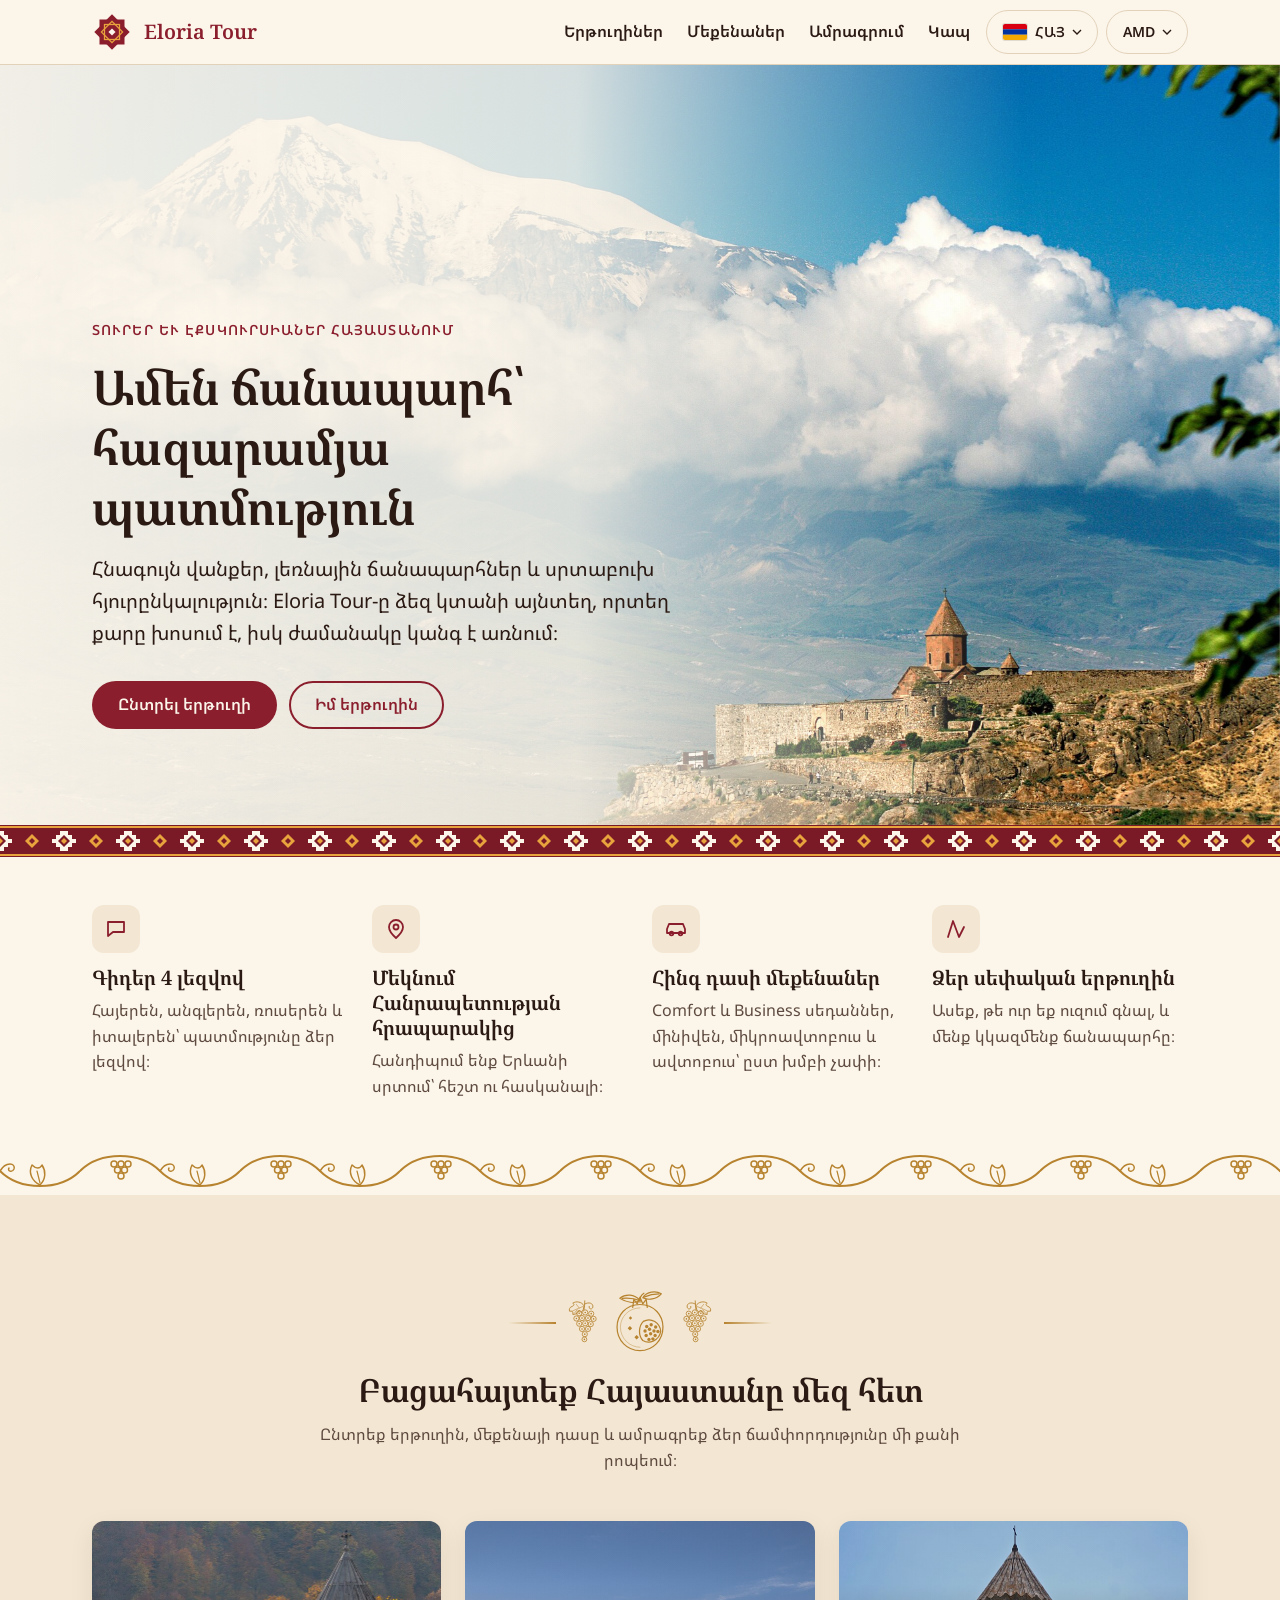
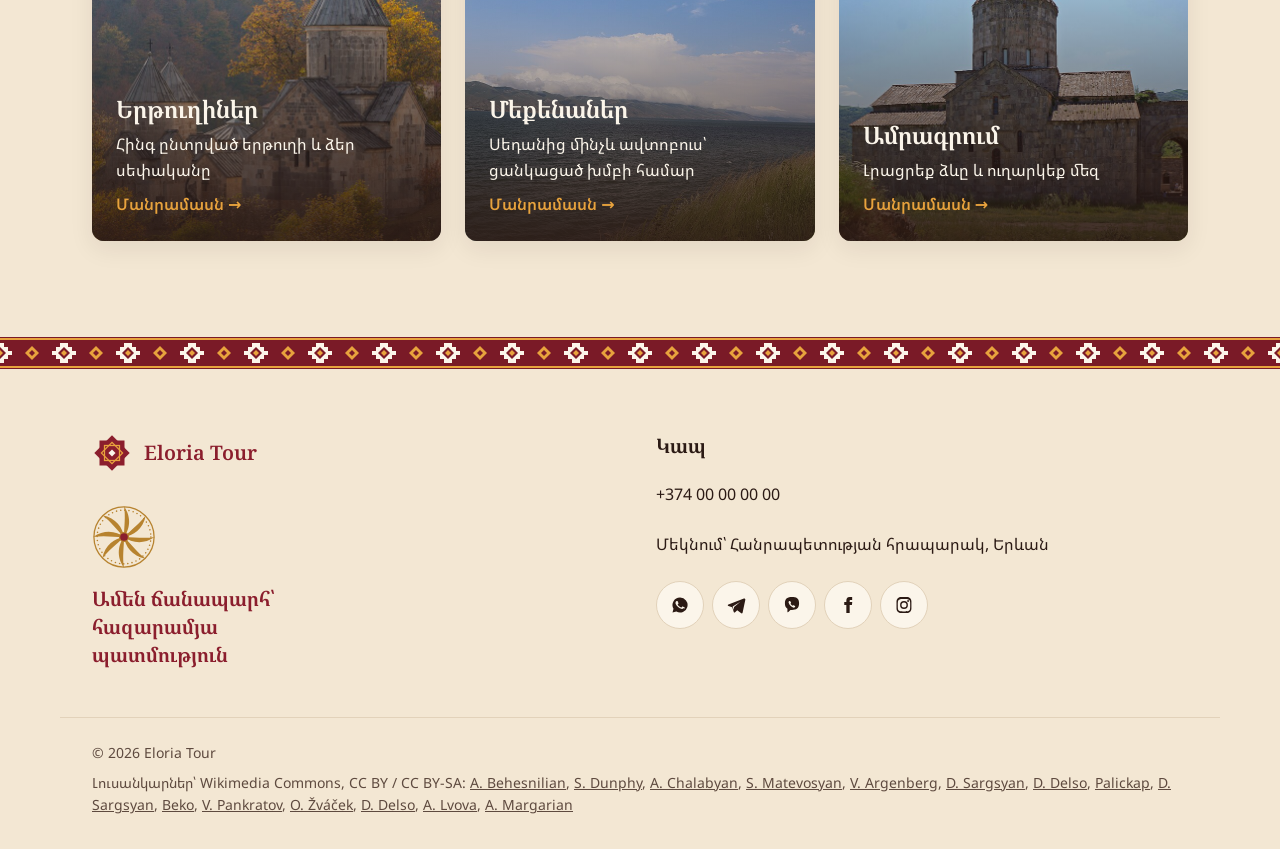
==== index.html @ ce6a222f "Language menu: flags and full language names" ====
<!doctype html>
<html lang="hy">
<script>document.documentElement.classList.add("js")</script>
<script>
  // Browsers keep pages for a while; if a newer version is published, load it
  fetch("version.txt", { cache: "no-store" }).then((r) => r.text()).then((v) => {
    v = v.trim();
    const u = new URL(location.href);
    if (v && v !== "16" && u.searchParams.get("v") !== v) { u.searchParams.set("v", v); location.replace(u); }
  }).catch(() => {});
</script>
<head>
  <meta charset="utf-8">
  <meta name="viewport" content="width=device-width, initial-scale=1">
  <title>Eloria Tour — Տուրեր Հայաստանում</title>
  <meta name="description" content="Eloria Tour — էքսկուրսիաներ Հայաստանի պատմամշակութային և բնական վայրերով։ Tours across Armenia. Туры по Армении.">
  <link rel="icon" href="assets/logo.svg" type="image/svg+xml">
  <link rel="preconnect" href="https://fonts.googleapis.com">
  <link rel="preconnect" href="https://fonts.gstatic.com" crossorigin>
  <link href="https://fonts.googleapis.com/css2?family=Noto+Sans+Armenian:wght@400;600&family=Noto+Sans:wght@400;600&family=Noto+Serif+Armenian:wght@600&family=Noto+Serif:wght@600&display=swap" rel="stylesheet">
  <link rel="stylesheet" href="styles.css?v=16">
</head>
<body data-page="home">

<header class="header">
  <div class="container header__row">
    <a class="logo" href="index.html" aria-label="Eloria Tour">
      <img src="assets/logo.svg" alt="" width="40" height="40">
      <span>Eloria Tour</span>
    </a>
    <nav class="nav" id="nav">
      <a href="routes.html" data-i18n="nav.routes">Երթուղիներ</a>
      <a href="cars.html" data-i18n="nav.classes">Մեքենաներ</a>
      <a href="booking.html" data-i18n="nav.book">Ամրագրում</a>
      <a href="contacts.html" data-i18n="nav.contacts">Կապ</a>
    </nav>
    <div class="picks">
      <div class="pick">
        <button class="pick__btn" type="button" aria-expanded="false" aria-haspopup="true" data-i18n-aria="pick.lang" aria-label="Լեզու"><span class="pick__cur" id="langCur"><img class="flag" src="assets/flags/hy.svg" alt="" width="24" height="16"><span class="pick__code">ՀԱՅ</span></span><svg class="pick__chev" viewBox="0 0 24 24" aria-hidden="true"><path d="M6 9l6 6 6-6"/></svg></button>
        <div class="pick__menu">
          <button type="button" data-lang="hy" data-code="ՀԱՅ"><img class="flag" src="assets/flags/hy.svg" alt="" width="24" height="16">Հայերեն</button>
          <button type="button" data-lang="en" data-code="EN"><img class="flag" src="assets/flags/en.svg" alt="" width="24" height="16">English</button>
          <button type="button" data-lang="ru" data-code="RU"><img class="flag" src="assets/flags/ru.svg" alt="" width="24" height="16">Русский</button>
        </div>
      </div>
      <div class="pick">
        <button class="pick__btn" type="button" aria-expanded="false" aria-haspopup="true" data-i18n-aria="pick.cur" aria-label="Արժույթ"><span class="pick__cur" id="curCur">AMD</span><svg class="pick__chev" viewBox="0 0 24 24" aria-hidden="true"><path d="M6 9l6 6 6-6"/></svg></button>
        <div class="pick__menu">
          <button type="button" data-cur="AMD">AMD</button>
          <button type="button" data-cur="USD">USD</button>
          <button type="button" data-cur="RUB">RUB</button>
          <button type="button" data-cur="EUR">EUR</button>
          <button type="button" data-cur="GEL">GEL</button>
        </div>
      </div>
    </div>
    <button class="burger" type="button" aria-expanded="false" aria-controls="nav" data-i18n-aria="nav.menu" aria-label="Մենյու">
      <span></span><span></span><span></span>
    </button>
  </div>
</header>

<main>
  <section class="hero">
    <img class="hero__img" src="assets/img/hero.jpg" alt="" fetchpriority="high">
    <div class="container hero__content">
      <p class="eyebrow" data-i18n="hero.eyebrow">Տուրեր և էքսկուրսիաներ Հայաստանում</p>
      <h1 data-i18n="hero.title">Ամեն ճանապարհ՝ հազարամյա պատմություն</h1>
      <p class="hero__lead" data-i18n="hero.lead">Հնագույն վանքեր, լեռնային ճանապարհներ և սրտաբուխ հյուրընկալություն։ Eloria Tour-ը ձեզ կտանի այնտեղ, որտեղ քարը խոսում է, իսկ ժամանակը կանգ է առնում։</p>
      <div class="hero__actions">
        <a class="btn btn--primary" href="routes.html" data-i18n="hero.cta1">Ընտրել երթուղի</a>
        <a class="btn btn--light" href="booking.html?route=custom" data-i18n="hero.cta2">Իմ երթուղին</a>
      </div>
    </div>
  </section>

  <div class="band" aria-hidden="true"></div>

  <section class="section features">
    <div class="container">
      <ul class="features__grid">
        <li class="feature reveal">
          <span class="feature__icon" aria-hidden="true"><svg viewBox="0 0 24 24"><path d="M4 5h16v10H9l-5 4z"/></svg></span>
          <h3 data-i18n="f1.t">Գիդեր 4 լեզվով</h3>
          <p data-i18n="f1.d">Հայերեն, անգլերեն, ռուսերեն և իտալերեն՝ պատմությունը ձեր լեզվով։</p>
        </li>
        <li class="feature reveal">
          <span class="feature__icon" aria-hidden="true"><svg viewBox="0 0 24 24"><path d="M12 21s-7-6.2-7-11a7 7 0 0 1 14 0c0 4.8-7 11-7 11z"/><circle cx="12" cy="10" r="2.5"/></svg></span>
          <h3 data-i18n="f2.t">Մեկնում Հանրապետության հրապարակից</h3>
          <p data-i18n="f2.d">Հանդիպում ենք Երևանի սրտում՝ հեշտ ու հասկանալի։</p>
        </li>
        <li class="feature reveal">
          <span class="feature__icon" aria-hidden="true"><svg viewBox="0 0 24 24"><path d="M3 16v-4l2-5h14l2 5v4z"/><circle cx="7.5" cy="16.5" r="1.8"/><circle cx="16.5" cy="16.5" r="1.8"/></svg></span>
          <h3 data-i18n="f3.t">Հինգ դասի մեքենաներ</h3>
          <p data-i18n="f3.d">Comfort և Business սեդաններ, մինիվեն, միկրոավտոբուս և ավտոբուս՝ ըստ խմբի չափի։</p>
        </li>
        <li class="feature reveal">
          <span class="feature__icon" aria-hidden="true"><svg viewBox="0 0 24 24"><path d="M4 20 9 4l6 16 5-10"/></svg></span>
          <h3 data-i18n="f4.t">Ձեր սեփական երթուղին</h3>
          <p data-i18n="f4.d">Ասեք, թե ուր եք ուզում գնալ, և մենք կկազմենք ճանապարհը։</p>
        </li>
      </ul>
    </div>
  </section>

  <div class="vine" aria-hidden="true"></div>

  <section class="section explore">
    <div class="container">
      <header class="section__head reveal">
        <div class="ornament" aria-hidden="true"><img src="assets/grapes.svg" alt="" width="40" height="45"><img src="assets/pomegranate.svg" alt="" width="56" height="63"><img class="flip" src="assets/grapes.svg" alt="" width="40" height="45"></div>
        <h2 data-i18n="home.t">Բացահայտեք Հայաստանը մեզ հետ</h2>
        <p data-i18n="home.d">Ընտրեք երթուղին, մեքենայի դասը և ամրագրեք ձեր ճամփորդությունը մի քանի րոպեում։</p>
      </header>
      <div class="tiles">
        <a class="tile reveal" href="routes.html">
          <img src="assets/img/haghartsin.jpg" alt="" loading="lazy" width="960" height="640">
          <span class="tile__body">
            <span class="tile__title" data-i18n="nav.routes">Երթուղիներ</span>
            <span class="tile__text" data-i18n="tile.routes">Հինգ ընտրված երթուղի և ձեր սեփականը</span>
            <span class="tile__more"><span data-i18n="home.more">Մանրամասն</span> →</span>
          </span>
        </a>
        <a class="tile reveal" href="cars.html">
          <img src="assets/img/sevan.jpg" alt="" loading="lazy" width="960" height="640">
          <span class="tile__body">
            <span class="tile__title" data-i18n="nav.classes">Մեքենաներ</span>
            <span class="tile__text" data-i18n="tile.cars">Սեդանից մինչև ավտոբուս՝ ցանկացած խմբի համար</span>
            <span class="tile__more"><span data-i18n="home.more">Մանրամասն</span> →</span>
          </span>
        </a>
        <a class="tile reveal" href="booking.html">
          <img src="assets/img/tatev.jpg" alt="" loading="lazy" width="960" height="640">
          <span class="tile__body">
            <span class="tile__title" data-i18n="nav.book">Ամրագրում</span>
            <span class="tile__text" data-i18n="tile.book">Լրացրեք ձևը և ուղարկեք մեզ</span>
            <span class="tile__more"><span data-i18n="home.more">Մանրամասն</span> →</span>
          </span>
        </a>
      </div>
    </div>
  </section>

</main>

<div class="band" aria-hidden="true"></div>

<footer class="footer">
  <div class="container footer__grid">
    <div>
      <a class="logo" href="index.html">
        <img src="assets/logo.svg" alt="" width="40" height="40">
        <span>Eloria Tour</span>
      </a>
      <img class="footer__rosette" src="assets/rosette.svg" alt="" width="64" height="64">
      <p class="footer__motto" data-i18n="hero.title">Ամեն ճանապարհ՝ հազարամյա պատմություն</p>
    </div>
    <div>
      <h3 data-i18n="nav.contacts">Կապ</h3>
      <!-- Placeholder contacts: replace number and handles when ready -->
      <ul class="contacts">
        <li><a href="tel:+37400000000">+374 00 00 00 00</a></li>
        <li><a href="https://yandex.com/maps/?pt=44.5126,40.1777&amp;z=16" target="_blank" rel="noopener" data-i18n="contacts.meet">Մեկնում՝ Հանրապետության հրապարակ, Երևան</a></li>
      </ul>
      <div class="socials">
        <a href="https://wa.me/37400000000" target="_blank" rel="noopener" aria-label="WhatsApp"><svg viewBox="0 0 24 24"><path d="M12 3a9 9 0 0 0-7.8 13.5L3 21l4.6-1.2A9 9 0 1 0 12 3zm4.4 12.6c-.2.6-1.1 1.1-1.6 1.1-.4 0-.9.1-3-.8-2.5-1-4.1-3.6-4.2-3.8-.1-.2-1-1.3-1-2.5s.6-1.8.9-2c.2-.3.5-.3.7-.3h.5c.2 0 .4 0 .6.5l.8 1.9c.1.1.1.3 0 .5l-.3.5-.4.4c-.1.1-.3.3-.1.6.2.3.7 1.2 1.6 1.9 1.1.9 2 1.2 2.3 1.4.3.1.5.1.6-.1l.9-1c.2-.3.4-.2.6-.1l1.8.9c.3.1.4.2.5.3 0 .2 0 .9-.2 1.5z"/></svg></a>
        <a href="https://t.me/eloriatour" target="_blank" rel="noopener" aria-label="Telegram"><svg viewBox="0 0 24 24"><path d="M21.5 4.3 2.9 11.4c-1 .4-1 1.6 0 1.9l4.6 1.5 1.8 5.6c.2.7 1.1.9 1.6.4l2.6-2.4 4.8 3.5c.6.4 1.4.1 1.6-.6l3.3-15.5c.2-1-.8-1.8-1.7-1.5zM9.7 14.3l-.4 3.6-1.3-4 9.3-5.9z"/></svg></a>
        <a href="viber://chat?number=%2B37400000000" aria-label="Viber"><svg viewBox="0 0 24 24"><path d="M12 2.5c-5 0-8.5 1.6-8.5 7.5 0 3.4 1.1 5.4 3 6.5V20c0 .6.7.9 1.1.5l2.5-2.6H12c5 0 8.5-1.6 8.5-7.9S17 2.5 12 2.5zm3.9 11.7c-.4.6-1 1.1-1.7 1-2.9-.6-5.6-3.2-6.3-6.2-.1-.7.4-1.4 1-1.7.4-.2.8 0 1 .3l.9 1.3c.2.3.1.8-.2 1l-.4.3c.4 1.2 1.4 2.2 2.6 2.7l.3-.4c.2-.3.7-.4 1-.2l1.4.9c.4.2.5.7.4 1z"/></svg></a>
        <a href="https://facebook.com/eloriatour" target="_blank" rel="noopener" aria-label="Facebook"><svg viewBox="0 0 24 24"><path d="M14 8.5V7c0-.8.5-1 1-1h2V2.5h-3c-3 0-4 2-4 4.3v1.7H7.5V12H10v9.5h4V12h2.7l.4-3.5z"/></svg></a>
        <a href="https://instagram.com/eloriatour" target="_blank" rel="noopener" aria-label="Instagram"><svg viewBox="0 0 24 24"><path d="M12 7.3A4.7 4.7 0 1 0 12 16.7 4.7 4.7 0 0 0 12 7.3zm0 7.7a3 3 0 1 1 0-6 3 3 0 0 1 0 6zm4.9-8.9a1.1 1.1 0 1 0 0 2.2 1.1 1.1 0 0 0 0-2.2zM20.9 7.9c-.1-1.5-.4-2.8-1.5-3.9s-2.4-1.4-3.9-1.5H8.5C7 2.6 5.7 2.9 4.6 4S3.1 6.4 3 7.9v8.2c.1 1.5.4 2.8 1.5 3.9s2.4 1.4 3.9 1.5h7.1c1.5-.1 2.8-.4 3.9-1.5s1.4-2.4 1.5-3.9zM19 17.6a3 3 0 0 1-1.7 1.7c-1.2.5-4 .4-5.3.4s-4.1.1-5.3-.4A3 3 0 0 1 5 17.6c-.5-1.2-.4-4-.4-5.3s-.1-4.1.4-5.3A3 3 0 0 1 6.7 5.3c1.2-.5 4-.4 5.3-.4s4.1-.1 5.3.4A3 3 0 0 1 19 7c.5 1.2.4 4 .4 5.3s.1 4.1-.4 5.3z"/></svg></a>
      </div>
    </div>
  </div>
  <div class="container footer__bottom">
    <p>© <span id="year">2026</span> Eloria Tour</p>
    <p class="credits"><span data-i18n="credits">Լուսանկարներ՝ Wikimedia Commons, CC BY / CC BY-SA</span>:
      <a href="https://commons.wikimedia.org/wiki/File:Khor_Virap_Monastery_and_Mount_Ararat,_Armenia.jpg" target="_blank" rel="noopener">A. Behesnilian</a>,
      <a href="https://commons.wikimedia.org/wiki/File:Old_Dilijan_Complex_(5062752571).jpg" target="_blank" rel="noopener">S. Dunphy</a>,
      <a href="https://commons.wikimedia.org/wiki/File:Haghartsin_monastery_in_Fall_2019.jpg" target="_blank" rel="noopener">A. Chalabyan</a>,
      <a href="https://commons.wikimedia.org/wiki/File:Goshavank_monastery_88.JPG" target="_blank" rel="noopener">S. Matevosyan</a>,
      <a href="https://commons.wikimedia.org/wiki/File:Garni_Temple,_Armenia,_Armenia.jpg" target="_blank" rel="noopener">V. Argenberg</a>,
      <a href="https://commons.wikimedia.org/wiki/File:Garni_Gorge_1_2.jpg" target="_blank" rel="noopener">D. Sargsyan</a>,
      <a href="https://commons.wikimedia.org/wiki/File:Monasterio_de_Geghard,_Armenia,_2016-10-02,_DD_63.jpg" target="_blank" rel="noopener">D. Delso</a>,
      <a href="https://commons.wikimedia.org/wiki/File:Areni,_wine_factory_(2).jpg" target="_blank" rel="noopener">Palickap</a>,
      <a href="https://commons.wikimedia.org/wiki/File:Lake_Sevan_014.jpg" target="_blank" rel="noopener">D. Sargsyan</a>,
      <a href="https://commons.wikimedia.org/wiki/File:Lake_Parz,_Dilijan_National_Park_24.jpg" target="_blank" rel="noopener">Beko</a>,
      <a href="https://commons.wikimedia.org/wiki/File:Jermuk_waterfall_on_an_autumn_evening.jpg" target="_blank" rel="noopener">V. Pankratov</a>,
      <a href="https://commons.wikimedia.org/wiki/File:Goris_City_Stadium.jpg" target="_blank" rel="noopener">O. Žváček</a>,
      <a href="https://commons.wikimedia.org/wiki/File:Monasterio_Noravank,_Armenia,_2016-10-01,_DD_28.jpg" target="_blank" rel="noopener">D. Delso</a>,
      <a href="https://commons.wikimedia.org/wiki/File:Sevanavank_on_1.09.23,_36.jpg" target="_blank" rel="noopener">A. Lvova</a>,
      <a href="https://commons.wikimedia.org/wiki/File:Tatev_Monastery_23-06-2018.jpg" target="_blank" rel="noopener">A. Margarian</a>
    </p>
  </div>
</footer>

<div class="toast" id="toast" role="status" aria-live="polite"></div>

<script src="script.js?v=16"></script>
</body>
</html>
---- styles.css ----
:root {
  --red: #8B1E2D;
  --red-dark: #6E1522;
  --apricot: #E8A33D;
  --cream: #FBF5EA;
  --sand: #F3E7D3;
  --ink: #2B1A14;
  --muted: #5E4A3F;
  --line: #E2D2BA;
  --gold: #B7832F;

  --serif: "Noto Serif Armenian", "Noto Serif", Georgia, serif;
  --sans: "Noto Sans Armenian", "Noto Sans", system-ui, sans-serif;

  --radius: 12px;
  --ease: cubic-bezier(.22, .61, .36, 1);
  --shadow: 0 8px 24px rgba(43, 26, 20, .08);
}

*, *::before, *::after { box-sizing: border-box; }
html { scroll-behavior: smooth; scroll-padding-top: 72px; }
body {
  margin: 0;
  font-family: var(--sans);
  font-size: 16px;
  line-height: 1.6;
  color: var(--ink);
  background: var(--cream);
  -webkit-font-smoothing: antialiased;
}
img { max-width: 100%; display: block; }
[hidden] { display: none !important; }
a { color: inherit; }
h1, h2, h3 { font-family: var(--serif); font-weight: 600; line-height: 1.25; margin: 0; }
p { margin: 0; }
ul, ol { margin: 0; padding: 0; }

.container { width: 100%; max-width: 1160px; margin: 0 auto; padding: 0 16px; }
@media (min-width: 768px) { .container { padding: 0 32px; } }

/* Buttons */
.btn {
  display: inline-flex; align-items: center; justify-content: center;
  min-height: 48px; padding: 12px 24px;
  border-radius: 999px; border: 2px solid transparent;
  font: 600 16px/1.2 var(--sans); text-decoration: none; cursor: pointer;
  transition: background-color .3s var(--ease), color .3s var(--ease), transform .3s var(--ease), border-color .3s var(--ease);
}
.btn:hover { transform: translateY(-2px); }
.btn:focus-visible, a:focus-visible, button:focus-visible, input:focus-visible, select:focus-visible, textarea:focus-visible {
  outline: 3px solid var(--apricot); outline-offset: 2px;
}
.btn--primary { background: var(--red); color: var(--cream); }
.btn--primary:hover { background: var(--red-dark); }
.btn--light { background: transparent; border-color: var(--red); color: var(--red); }
.btn--light:hover { background: var(--red); color: var(--cream); }

/* Ornament band (carpet border) */
.band {
  height: 32px;
  background: url("assets/band.svg") repeat-x center / auto 32px;
}

/* Header */
.header {
  position: sticky; top: 0; z-index: 20;
  background: rgba(251, 245, 234, .94);
  backdrop-filter: blur(8px);
  border-bottom: 1px solid var(--line);
}
.header__row { display: flex; align-items: center; gap: 16px; min-height: 64px; }
.logo { display: inline-flex; align-items: center; gap: 12px; text-decoration: none; font: 600 20px/1 var(--serif); color: var(--red); }
.nav { display: flex; gap: 24px; margin-left: auto; }
.nav a { text-decoration: none; font-weight: 600; padding: 12px 0; position: relative; }
.nav a::after {
  content: ""; position: absolute; left: 0; right: 0; bottom: 8px; height: 2px;
  background: var(--apricot); transform: scaleX(0); transition: transform .3s var(--ease);
}
.nav a:hover::after { transform: scaleX(1); }
.picks { display: flex; gap: 8px; }
.pick { position: relative; }
.pick__btn {
  display: inline-flex; align-items: center; gap: 4px; min-height: 44px; padding: 0 12px 0 16px;
  border: 1px solid var(--line); border-radius: 999px; background: var(--cream);
  font: 600 14px/1 var(--sans); color: var(--ink); cursor: pointer;
  transition: border-color .3s var(--ease);
}
.pick__btn:hover, .pick__btn[aria-expanded="true"] { border-color: var(--red); }
.pick__chev { width: 16px; height: 16px; fill: none; stroke: currentColor; stroke-width: 2; transition: transform .3s var(--ease); }
.pick__btn[aria-expanded="true"] .pick__chev { transform: rotate(180deg); }
.pick__menu {
  position: absolute; top: calc(100% + 8px); left: 50%; z-index: 30; min-width: 100%;
  display: grid; gap: 4px; padding: 4px;
  background: #fff; border: 1px solid var(--line); border-radius: 12px; box-shadow: var(--shadow);
  opacity: 0; transform: translate(-50%, -8px); pointer-events: none; visibility: hidden;
  transition: opacity .3s var(--ease), transform .3s var(--ease), visibility 0s .3s;
}
.pick__btn[aria-expanded="true"] + .pick__menu {
  opacity: 1; transform: translate(-50%, 0); pointer-events: auto; visibility: visible;
  transition: opacity .3s var(--ease), transform .3s var(--ease);
}
.pick__menu button {
  min-height: 44px; padding: 0 16px; border: 0; border-radius: 8px; background: none;
  font: 600 14px/1 var(--sans); color: var(--muted); cursor: pointer; text-align: center;
  transition: background-color .3s var(--ease), color .3s var(--ease);
}
.pick__cur { display: inline-flex; align-items: center; gap: 8px; }
.flag { width: 24px; height: 16px; object-fit: cover; border-radius: 2px; box-shadow: 0 0 0 1px rgba(43, 26, 20, .12); flex: none; }
.pick__menu button:has(.flag) { display: flex; align-items: center; gap: 12px; text-align: left; white-space: nowrap; }
.pick__menu button[aria-pressed="true"] .flag { box-shadow: 0 0 0 1px rgba(251, 245, 234, .6); }
.pick__menu button:hover { background: var(--sand); color: var(--ink); }
.pick__menu button[aria-pressed="true"] { background: var(--red); color: var(--cream); }
.burger { display: none; }

@media (max-width: 860px) {
  .picks { margin-left: auto; }
  .burger {
    display: grid; gap: 4px; align-content: center; justify-items: center;
    width: 44px; height: 44px; border: 0; background: none; cursor: pointer;
  }
  .burger span { width: 24px; height: 2px; background: var(--ink); transition: transform .3s var(--ease), opacity .3s var(--ease); }
  .burger[aria-expanded="true"] span:nth-child(1) { transform: translateY(6px) rotate(45deg); }
  .burger[aria-expanded="true"] span:nth-child(2) { opacity: 0; }
  .burger[aria-expanded="true"] span:nth-child(3) { transform: translateY(-6px) rotate(-45deg); }
  .nav {
    position: absolute; top: 100%; left: 0; right: 0;
    flex-direction: column; gap: 0; padding: 8px 16px 16px;
    background: var(--cream); border-bottom: 1px solid var(--line);
    opacity: 0; transform: translateY(-8px); pointer-events: none;
    transition: opacity .3s var(--ease), transform .3s var(--ease);
  }
  .nav.is-open { opacity: 1; transform: none; pointer-events: auto; }
  .nav a { padding: 12px 0; border-bottom: 1px solid var(--line); }
  .nav a::after { display: none; }
}
@media (max-width: 480px) { .pick__code { display: none; } }
@media (max-width: 400px) { .logo span { font-size: 16px; white-space: nowrap; } .header__row { gap: 8px; } .picks { gap: 4px; } .pick__btn { padding: 0 8px 0 12px; } }

/* Hero */
.hero { position: relative; min-height: min(88vh, 760px); display: flex; align-items: flex-end; color: var(--ink); overflow: hidden; }
.hero__img { position: absolute; inset: 0; width: 100%; height: 100%; object-fit: cover; object-position: 70% center; animation: heroZoom 18s var(--ease) both; }
.hero::after {
  content: ""; position: absolute; inset: 0;
  background: linear-gradient(180deg, rgba(251, 245, 234, .2) 0%, rgba(251, 245, 234, .8) 45%, rgba(251, 245, 234, .96) 100%);
}
@media (min-width: 768px) {
  .hero::after { background: linear-gradient(90deg, rgba(251, 245, 234, .96) 0%, rgba(251, 245, 234, .85) 45%, rgba(251, 245, 234, 0) 80%); }
}
.hero__content { position: relative; z-index: 1; padding-top: 128px; padding-bottom: 64px; }
.eyebrow { font-size: 14px; font-weight: 600; letter-spacing: .08em; text-transform: uppercase; color: var(--red); margin-bottom: 16px; }
.hero h1 { font-size: 32px; max-width: 18ch; }
.hero__lead { font-size: 16px; max-width: 56ch; margin-top: 16px; }
.hero__actions { display: flex; flex-wrap: wrap; gap: 12px; margin-top: 32px; }
@media (min-width: 768px) {
  .hero h1 { font-size: 48px; }
  .hero__lead { font-size: 20px; }
  .hero__content { padding-bottom: 96px; }
}
@keyframes heroZoom { from { transform: scale(1.08); } to { transform: scale(1); } }

/* Inner page banner: clear photo, light wash only behind the text */
.page-hero { position: relative; color: var(--ink); overflow: hidden; background: var(--cream); }
.page-hero__img { position: absolute; inset: 0; width: 100%; height: 100%; object-fit: cover; animation: heroZoom 18s var(--ease) both; }
.page-hero__img--upper { object-position: center 35%; }
.page-hero::after {
  content: ""; position: absolute; inset: 0;
  background: linear-gradient(180deg, rgba(251, 245, 234, 0) 20%, rgba(251, 245, 234, .85) 60%, rgba(251, 245, 234, .96) 100%);
}
.page-hero__content { position: relative; z-index: 1; padding-top: 160px; padding-bottom: 48px; }
.page-hero .ornament { justify-content: flex-start; }
.page-hero .ornament::before { display: none; }
.page-hero h1 { font-size: 32px; }
.page-hero p { max-width: 56ch; margin-top: 12px; }
@media (min-width: 768px) {
  .page-hero::after { background: linear-gradient(90deg, rgba(251, 245, 234, .96) 0%, rgba(251, 245, 234, .85) 40%, rgba(251, 245, 234, 0) 75%); }
  .page-hero__content { padding-top: 96px; padding-bottom: 96px; }
  .page-hero__content > * { max-width: 520px; }
  .page-hero h1 { font-size: 40px; }
  .page-hero p { font-size: 20px; }
}
/* Whole photo visible: photo on top on phones, on the right on wider screens */
.page-hero--split::after { display: none; }
.page-hero--split .page-hero__img { position: static; height: auto; aspect-ratio: 960 / 686; animation: none; }
.page-hero--split .page-hero__content { padding-top: 24px; }
@media (min-width: 768px) {
  .page-hero--split { min-height: 480px; display: flex; align-items: center; }
  .page-hero--split .page-hero__img {
    position: absolute; inset: 0 0 0 auto; width: min(62%, 672px); height: 100%; aspect-ratio: auto;
    -webkit-mask-image: linear-gradient(90deg, transparent, #000 20%); mask-image: linear-gradient(90deg, transparent, #000 20%);
  }
  .page-hero--split .page-hero__content { width: 100%; padding-top: 64px; padding-bottom: 64px; }
}
.nav a[aria-current="page"] { color: var(--red); }
.nav a[aria-current="page"]::after { transform: scaleX(1); }

/* Home: links to the inner pages */
.explore { background: var(--sand); }
.tiles { display: grid; gap: 24px; }
@media (min-width: 760px) { .tiles { grid-template-columns: repeat(3, 1fr); } }
.tile {
  position: relative; display: block; min-height: 320px; border-radius: var(--radius); overflow: hidden;
  color: var(--cream); text-decoration: none; box-shadow: var(--shadow);
}
.tile img { position: absolute; inset: 0; width: 100%; height: 100%; object-fit: cover; transition: transform .8s var(--ease); }
.tile::after { content: ""; position: absolute; inset: 0; background: linear-gradient(180deg, rgba(43, 26, 20, .1) 20%, rgba(43, 26, 20, .88)); }
.tile:hover img { transform: scale(1.05); }
.tile__body { position: absolute; left: 0; right: 0; bottom: 0; z-index: 1; display: grid; gap: 8px; padding: 24px; }
.tile__title { font: 600 24px/1.25 var(--serif); }
.tile__more { font-weight: 600; color: var(--apricot); }

/* Contacts page */
.contacts-grid { display: grid; gap: 24px; }
@media (min-width: 900px) { .contacts-grid { grid-template-columns: 1fr 1fr; gap: 32px; } }
.contact-cards { display: grid; gap: 16px; }
.contact-card { background: #fff; border: 1px solid var(--line); border-radius: var(--radius); padding: 24px; box-shadow: var(--shadow); }
.contact-card h2 { font-size: 20px; margin-bottom: 8px; }
.contact-card p { color: var(--muted); }
.contact-card__big { display: inline-block; padding: 8px 0; font: 600 24px/1.3 var(--serif); color: var(--red); text-decoration: none; }
.contact-card__note { margin-top: 8px; font-weight: 600; }
.contact-card .socials a { border-color: var(--line); color: var(--red); }
.map { min-height: 360px; border-radius: var(--radius); overflow: hidden; border: 1px solid var(--line); box-shadow: var(--shadow); }
.map iframe { display: block; width: 100%; height: 100%; min-height: 360px; border: 0; }

/* Sections */
.section { padding: 64px 0; }
@media (min-width: 768px) { .section { padding: 96px 0; } }
.section__head { text-align: center; max-width: 640px; margin: 0 auto 48px; }
.section__head h2, .book__intro h2 { font-size: 24px; }
.section__head p, .book__intro p { color: var(--muted); margin-top: 12px; }
@media (min-width: 768px) { .section__head h2, .book__intro h2 { font-size: 32px; } }
/* Pomegranate & grapes heading ornament */
.ornament { display: flex; align-items: center; justify-content: center; gap: 8px; margin-bottom: 16px; }
.ornament::before, .ornament::after {
  content: ""; width: 48px; height: 2px;
  background: linear-gradient(90deg, transparent, var(--gold));
}
.ornament::after { transform: scaleX(-1); }
.ornament img:nth-child(1), .ornament img:nth-child(3) { width: 40px; height: auto; }
.ornament img:nth-child(2) { width: 56px; height: auto; }
.flip { transform: scaleX(-1); }

/* Carved grapevine frieze */
.vine { height: 48px; background: url("assets/vine.svg") repeat-x center / auto 48px; }


/* Features */
.features { padding: 48px 0; }
.features__grid { list-style: none; display: grid; gap: 24px; grid-template-columns: 1fr; }
@media (min-width: 600px) { .features__grid { grid-template-columns: 1fr 1fr; } }
@media (min-width: 1000px) { .features__grid { grid-template-columns: repeat(4, 1fr); } }
.feature h3 { font-size: 20px; margin: 12px 0 8px; }
.feature p { color: var(--muted); }
.feature__icon {
  display: inline-grid; place-items: center; width: 48px; height: 48px;
  border-radius: 12px; background: var(--sand); color: var(--red);
}
.feature__icon svg { width: 24px; height: 24px; fill: none; stroke: currentColor; stroke-width: 1.8; stroke-linejoin: round; stroke-linecap: round; }

/* Routes */
.routes { background: var(--sand); position: relative; }
.routes__grid { display: grid; gap: 24px; grid-template-columns: 1fr; }
@media (min-width: 700px) { .routes__grid { grid-template-columns: 1fr 1fr; } }
@media (min-width: 1040px) { .routes__grid { grid-template-columns: repeat(3, 1fr); } }
.route {
  display: flex; flex-direction: column;
  background: var(--cream); border-radius: var(--radius); overflow: hidden;
  box-shadow: var(--shadow); border: 1px solid var(--line);
  transition: transform .4s var(--ease), box-shadow .4s var(--ease);
}
.route:hover { transform: translateY(-4px); box-shadow: 0 16px 32px rgba(43, 26, 20, .14); }
.route__media { position: relative; aspect-ratio: 3 / 2; overflow: hidden; }
/* Photo gallery inside route cards */
.gallery__track {
  display: flex; height: 100%; overflow-x: auto; scroll-snap-type: x mandatory;
  scrollbar-width: none; overscroll-behavior-x: contain;
}
.gallery__track::-webkit-scrollbar { display: none; }
.gallery__slide { position: relative; flex: 0 0 100%; margin: 0; scroll-snap-align: start; }
.gallery__slide img { width: 100%; height: 100%; object-fit: cover; }
.gallery__slide figcaption {
  position: absolute; left: 0; right: 0; bottom: 0; padding: 32px 16px 32px;
  background: linear-gradient(180deg, transparent, rgba(43, 26, 20, .75));
  color: var(--cream); font-size: 14px; font-weight: 600;
}
.gallery__btn, .car__arrow {
  position: absolute; top: 50%; width: 44px; height: 44px; margin-top: -22px;
  display: grid; place-items: center; border: 0; border-radius: 50%;
  background: rgba(251, 245, 234, .9); color: var(--red); font: 600 24px/1 var(--serif); cursor: pointer;
  box-shadow: var(--shadow); transition: opacity .3s var(--ease), background-color .3s var(--ease);
}
.gallery__btn:hover, .car__arrow:hover { background: var(--cream); }
.gallery__btn:disabled, .car__arrow:disabled { opacity: 0; pointer-events: none; }
.gallery__btn--prev { left: 12px; }
.gallery__btn--next { right: 12px; }
.gallery__dots { position: absolute; right: 8px; bottom: 4px; display: flex; }
.gallery__dots button {
  width: 24px; height: 44px; border: 0; padding: 0; background: none; cursor: pointer; position: relative;
}
.gallery__dots button::before {
  content: ""; position: absolute; left: 50%; top: 50%; width: 8px; height: 8px; margin: -4px 0 0 -4px;
  background: rgba(251, 245, 234, .6); transform: rotate(45deg); transition: background-color .3s var(--ease), transform .3s var(--ease);
}
.gallery__dots button[aria-current="true"]::before { background: var(--apricot); transform: rotate(45deg) scale(1.4); }
.route__num {
  position: absolute; left: 16px; top: 16px;
  display: grid; place-items: center; width: 40px; height: 40px;
  background: var(--red); color: var(--cream); font: 600 16px/1 var(--serif);
  clip-path: polygon(50% 0, 100% 50%, 50% 100%, 0 50%);
}
.route__strip { height: 8px; background: url("assets/band.svg") repeat-x center / auto 16px; }
.route__body { padding: 24px; display: flex; flex-direction: column; gap: 12px; flex: 1; }
.route__body h3 { font-size: 20px; }
.route__meta { display: flex; flex-wrap: wrap; gap: 8px; font-size: 14px; font-weight: 600; color: var(--red); }
.route__meta span { background: var(--sand); padding: 4px 12px; border-radius: 999px; }
.route__body p { color: var(--muted); }
.route__body .btn { margin-top: auto; align-self: flex-start; }

.route--custom { background: var(--red); color: var(--cream); border: 0; justify-content: center; position: relative; overflow: hidden; }
.route--custom::before {
  content: ""; position: absolute; inset: 0;
  background: url("assets/stars.svg") repeat center / 96px; opacity: .18;
}
.route--custom .route__body { position: relative; justify-content: center; gap: 16px; padding: 32px; }
.route--custom p { color: var(--cream); }
.route--custom .btn { background: var(--cream); color: var(--red); margin-top: 8px; }
.route--custom .btn:hover { background: var(--apricot); color: var(--ink); }

/* Classes */
.classes { background: var(--cream); color: var(--ink); position: relative; overflow: hidden; }
.classes::before {
  content: ""; position: absolute; inset: 0;
  background: url("assets/stars.svg") repeat center / 96px; opacity: .08; pointer-events: none;
}
.classes::after {
  content: ""; position: absolute; width: 320px; height: 320px; right: -96px; top: -96px;
  background: url("assets/rosette.svg") no-repeat center / contain; opacity: .14; pointer-events: none;
}
.classes .container { position: relative; z-index: 1; }
.classes .section__head::before {
  content: ""; display: block; width: 64px; height: 64px; margin: 0 auto 16px;
  background: url("assets/rosette.svg") no-repeat center / contain;
}
.classes .section__head p { color: var(--muted); }
.classes__grid { display: grid; gap: 24px; max-width: 880px; margin: 0 auto; }
@media (min-width: 760px) { .classes__grid { grid-template-columns: 1fr 1fr; } }
.class-card {
  position: relative; display: flex; flex-direction: column; gap: 16px;
  background: var(--cream); color: var(--ink); border-radius: var(--radius); padding: 32px;
  border-top: 8px solid var(--line);
}
.class-card--comfort { border-top-color: var(--apricot); }
.class-card h3 { font-size: 24px; }
.class-card__sub { color: var(--muted); margin-top: -8px; }
.badge {
  position: absolute; top: 24px; right: 24px;
  background: var(--apricot); color: var(--ink); font-size: 14px; font-weight: 600;
  padding: 4px 12px; border-radius: 999px;
}
.checks { list-style: none; display: grid; gap: 12px; }
.checks li { position: relative; padding-left: 28px; }
.checks li::before {
  content: ""; position: absolute; left: 4px; top: 8px; width: 10px; height: 10px;
  background: var(--red); transform: rotate(45deg);
}
.class-card--comfort .checks li::before { background: var(--apricot); }
.price { font: 600 20px/1.3 var(--serif); color: var(--red); margin-top: auto; padding-top: 8px; border-top: 1px dashed var(--line); }
.class-card .btn { align-self: flex-start; }
.cars__grid { max-width: none; grid-template-columns: 1fr; }
.sr-only { position: absolute; width: 1px; height: 1px; overflow: hidden; clip: rect(0 0 0 0); white-space: nowrap; }
.car {
  display: grid; overflow: hidden; border-radius: var(--radius);
  background: #fff; color: var(--ink); box-shadow: var(--shadow);
}
.car__panel {
  position: relative; display: flex; flex-direction: column; gap: 8px; padding: 24px 24px 16px;
  background: var(--sand); border-bottom: 4px solid var(--gold);
}
.car__panel h3 { font-size: 24px; }
.car__specs { display: flex; gap: 24px; color: var(--muted); font-weight: 600; }
.car__specs > span { display: inline-flex; align-items: center; gap: 4px; }
.car__specs svg { width: 20px; height: 20px; fill: var(--red); }
.car__panel img { width: 100%; height: auto; aspect-ratio: 4 / 3; object-fit: cover; border-radius: 8px; margin-top: 8px; }
.car__side { display: flex; flex-direction: column; gap: 16px; padding: 24px; min-width: 0; }
.car__side .btn { align-self: flex-start; }
.car__label { margin: 0; font: 600 14px/1.5 var(--sans); color: var(--muted); }
.car__scroller { position: relative; }
.car__routes {
  list-style: none; display: flex; gap: 12px; overflow-x: auto; scroll-snap-type: x mandatory;
  scroll-behavior: smooth; scrollbar-width: none; padding: 4px 0;
}
.car__routes::-webkit-scrollbar { display: none; }
.car__routes li { flex: 0 0 184px; scroll-snap-align: start; }
.car__routes a {
  display: flex; flex-direction: column; gap: 4px; height: 100%; padding: 16px;
  border: 1px solid var(--line); border-radius: 8px; background: var(--cream); color: var(--ink); text-decoration: none;
  transition: border-color .3s var(--ease), transform .3s var(--ease);
}
.car__routes a:hover { border-color: var(--gold); transform: translateY(-4px); }
.car__routes strong { font-size: 16px; line-height: 1.3; }
.car__from, .car__km { font-size: 14px; color: var(--muted); }
.car__price { margin-top: auto; padding-top: 8px; font-size: 14px; font-weight: 600; color: var(--red); }
.car__arrow { display: none; }
@media (min-width: 760px) {
  .car { grid-template-columns: 320px 1fr; }
  .car__panel {
    padding: 32px 56px 32px 32px; border-bottom: 0;
    clip-path: polygon(0 0, calc(100% - 32px) 0, 100% 50%, calc(100% - 32px) 100%, 0 100%);
  }
  .car__panel img { margin-top: auto; }
  .car__side { padding: 32px 32px 32px 16px; }
  .car__arrow { display: grid; z-index: 1; }
  .car__arrow--prev { left: -12px; }
  .car__arrow--next { right: -12px; }
}

/* Booking */
.book__grid { display: grid; gap: 32px; }
@media (min-width: 900px) { .book__grid { grid-template-columns: 5fr 7fr; gap: 64px; align-items: start; } }
.book__intro .ornament { justify-content: flex-start; }
.book__intro .ornament::before { display: none; }
.book__intro p { max-width: 52ch; }
.steps { list-style: none; counter-reset: s; display: grid; gap: 16px; margin-top: 32px; }
.steps li { counter-increment: s; display: flex; gap: 16px; align-items: center; font-weight: 600; }
.steps li::before {
  content: counter(s); flex: none; display: grid; place-items: center; width: 40px; height: 40px;
  background: var(--sand); color: var(--red); font: 600 16px/1 var(--serif);
  clip-path: polygon(50% 0, 100% 50%, 50% 100%, 0 50%);
}

.form {
  display: grid; gap: 16px; grid-template-columns: 1fr;
  background: #fff; padding: 24px; border-radius: var(--radius);
  border: 1px solid var(--line); box-shadow: var(--shadow);
}
@media (min-width: 600px) { .form { grid-template-columns: 1fr 1fr; padding: 32px; } }
.field { display: flex; flex-direction: column; gap: 8px; min-width: 0; border: 0; margin: 0; padding: 0; }
.field--full { grid-column: 1 / -1; }
.field label, .field legend { font-size: 14px; font-weight: 600; color: var(--muted); padding: 0; }
.field legend { margin-bottom: 8px; }
.field input, .field select, .field textarea {
  width: 100%; min-height: 48px; padding: 12px 16px;
  font: 16px/1.5 var(--sans); color: var(--ink);
  background: var(--cream); border: 1px solid var(--line); border-radius: 8px;
  transition: border-color .3s var(--ease), background-color .3s var(--ease);
}
.field input:focus, .field select:focus, .field textarea:focus { border-color: var(--red); background: #fff; }
.field .is-invalid { border-color: var(--red); background: #FCEDEE; }
.field textarea { resize: vertical; }
.route-map__label { font-size: 14px; font-weight: 600; color: var(--muted); }
.route-map iframe { display: block; width: 100%; height: 320px; border: 1px solid var(--line); border-radius: 8px; background: var(--cream); }
@media (min-width: 600px) { .route-map iframe { height: 360px; } }
.segmented { display: grid; grid-template-columns: repeat(auto-fill, minmax(144px, 1fr)); gap: 8px; }
.segmented label { position: relative; cursor: pointer; }
.segmented input { position: absolute; opacity: 0; }
.segmented span {
  display: grid; place-items: center; min-height: 48px; border-radius: 8px;
  border: 1px solid var(--line); background: var(--cream); font-weight: 600; font-size: 16px; color: var(--ink);
  transition: background-color .3s var(--ease), color .3s var(--ease), border-color .3s var(--ease);
}
.segmented input:checked + span { background: var(--red); border-color: var(--red); color: var(--cream); }
.segmented input:focus-visible + span { outline: 3px solid var(--apricot); outline-offset: 2px; }
.form__error { grid-column: 1 / -1; color: var(--red); font-weight: 600; }
.form__send { display: grid; gap: 12px; grid-template-columns: 1fr 1fr; }
.form__send .btn:first-child { grid-column: 1 / -1; }
@media (min-width: 600px) { .form__send { grid-template-columns: 2fr 1fr 1fr; } .form__send .btn:first-child { grid-column: auto; } }

/* Footer */
.footer { background: var(--sand); color: var(--ink); padding: 64px 0 32px; }
.footer__grid { display: grid; gap: 32px; }
@media (min-width: 760px) { .footer__grid { grid-template-columns: 1fr 1fr; } }
.footer h3 { font-size: 20px; margin-bottom: 16px; }
.footer__rosette { width: 64px; height: 64px; margin-top: 24px; }
.footer__motto { font: 600 20px/1.4 var(--serif); color: var(--red); margin-top: 16px; max-width: 24ch; }
.contacts { list-style: none; display: grid; gap: 8px; }
.contacts a { text-decoration: none; display: inline-block; padding: 8px 0; }
.contacts a:hover { color: var(--red); }
.socials { display: flex; flex-wrap: wrap; gap: 8px; margin-top: 16px; }
.socials a {
  display: grid; place-items: center; width: 48px; height: 48px; border-radius: 50%;
  border: 1px solid var(--line); background: var(--cream);
  transition: background-color .3s var(--ease), border-color .3s var(--ease), color .3s var(--ease);
}
.socials a:hover { background: var(--red); border-color: var(--red); color: var(--cream); }
.socials svg { width: 20px; height: 20px; fill: currentColor; }
.footer__bottom { margin-top: 48px; padding-top: 24px; border-top: 1px solid var(--line); display: grid; gap: 8px; font-size: 14px; color: var(--muted); }
.credits a { color: var(--muted); }

/* Toast */
.toast {
  position: fixed; left: 50%; bottom: 24px; z-index: 30; max-width: calc(100% - 32px);
  background: var(--ink); color: var(--cream); padding: 12px 24px; border-radius: 999px;
  box-shadow: var(--shadow); opacity: 0; transform: translate(-50%, 16px); pointer-events: none;
  transition: opacity .4s var(--ease), transform .4s var(--ease);
}
.toast.is-on { opacity: 1; transform: translate(-50%, 0); }

/* Reveal on scroll */
.js .reveal { opacity: 0; transform: translateY(24px); transition: opacity .8s var(--ease), transform .8s var(--ease); }
.js .reveal.is-in { opacity: 1; transform: none; }

@media (prefers-reduced-motion: reduce) {
  html { scroll-behavior: auto; }
  *, *::before, *::after { animation: none !important; transition: none !important; }
  .js .reveal { opacity: 1; transform: none; }
}
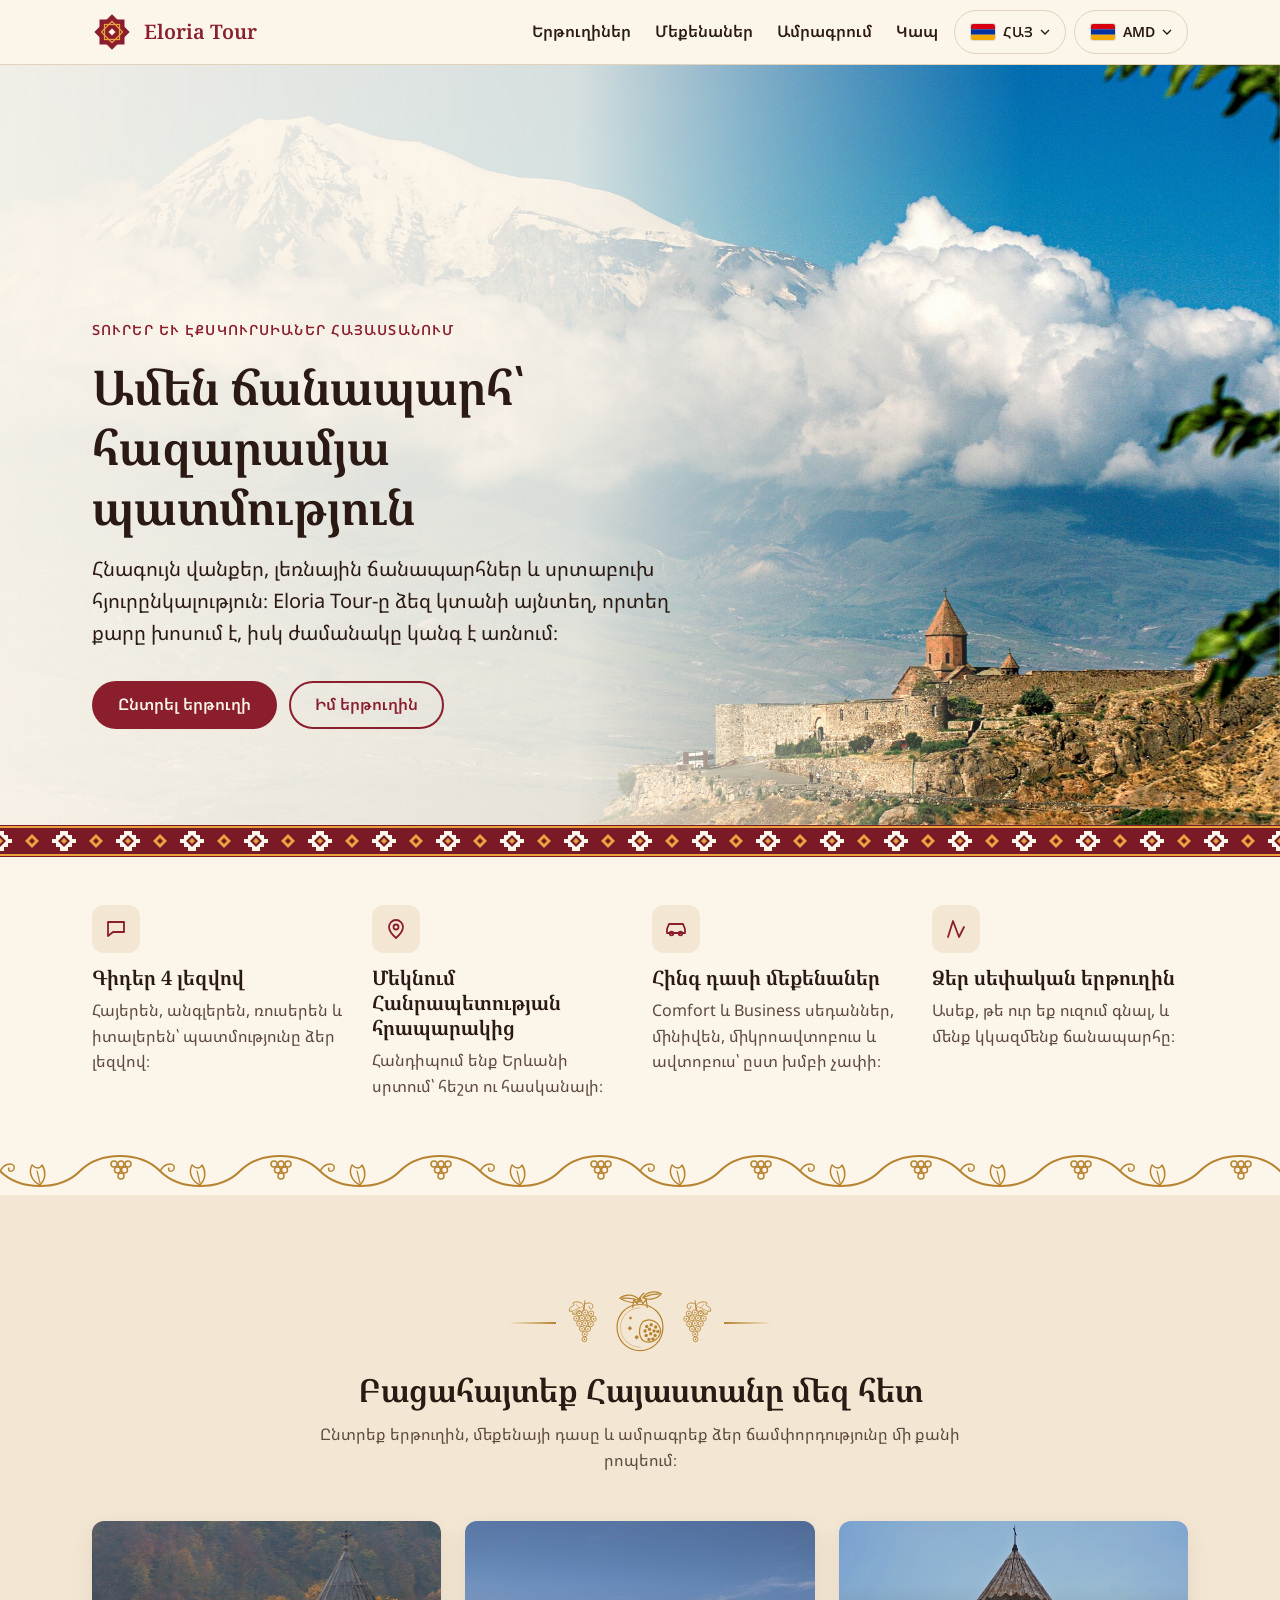
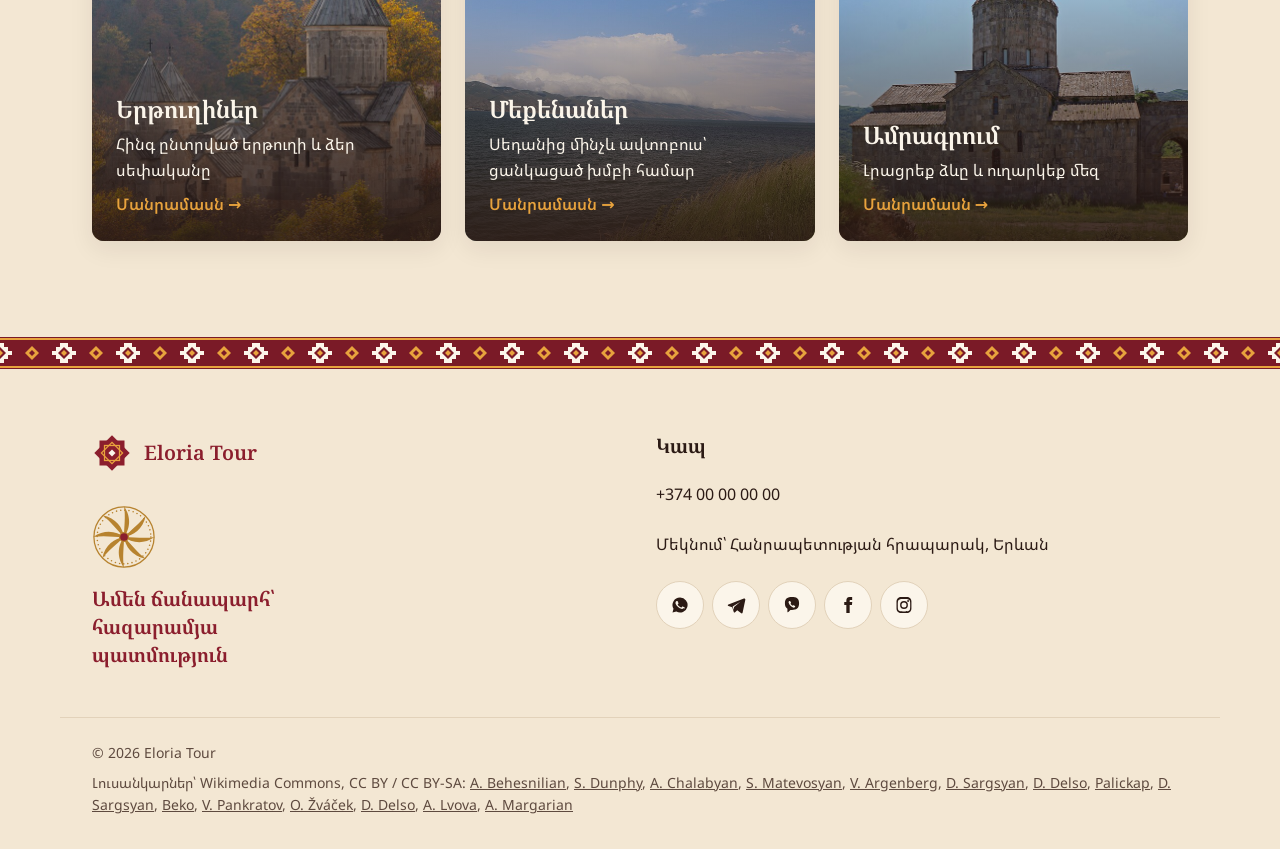
==== commit e05bf0dd: "Currency menu: flags and currency names" ====
--- a/index.html
+++ b/index.html
@@ -6,7 +6,7 @@
   fetch("version.txt", { cache: "no-store" }).then((r) => r.text()).then((v) => {
     v = v.trim();
     const u = new URL(location.href);
-    if (v && v !== "16" && u.searchParams.get("v") !== v) { u.searchParams.set("v", v); location.replace(u); }
+    if (v && v !== "17" && u.searchParams.get("v") !== v) { u.searchParams.set("v", v); location.replace(u); }
   }).catch(() => {});
 </script>
 <head>
@@ -18,7 +18,7 @@
   <link rel="preconnect" href="https://fonts.googleapis.com">
   <link rel="preconnect" href="https://fonts.gstatic.com" crossorigin>
   <link href="https://fonts.googleapis.com/css2?family=Noto+Sans+Armenian:wght@400;600&family=Noto+Sans:wght@400;600&family=Noto+Serif+Armenian:wght@600&family=Noto+Serif:wght@600&display=swap" rel="stylesheet">
-  <link rel="stylesheet" href="styles.css?v=16">
+  <link rel="stylesheet" href="styles.css?v=17">
 </head>
 <body data-page="home">
 
@@ -44,13 +44,13 @@
         </div>
       </div>
       <div class="pick">
-        <button class="pick__btn" type="button" aria-expanded="false" aria-haspopup="true" data-i18n-aria="pick.cur" aria-label="Արժույթ"><span class="pick__cur" id="curCur">AMD</span><svg class="pick__chev" viewBox="0 0 24 24" aria-hidden="true"><path d="M6 9l6 6 6-6"/></svg></button>
+        <button class="pick__btn" type="button" aria-expanded="false" aria-haspopup="true" data-i18n-aria="pick.cur" aria-label="Արժույթ"><span class="pick__cur" id="curCur"><img class="flag" src="assets/flags/hy.svg" alt="" width="24" height="16"><span class="pick__code">AMD</span></span><svg class="pick__chev" viewBox="0 0 24 24" aria-hidden="true"><path d="M6 9l6 6 6-6"/></svg></button>
         <div class="pick__menu">
-          <button type="button" data-cur="AMD">AMD</button>
-          <button type="button" data-cur="USD">USD</button>
-          <button type="button" data-cur="RUB">RUB</button>
-          <button type="button" data-cur="EUR">EUR</button>
-          <button type="button" data-cur="GEL">GEL</button>
+          <button type="button" data-cur="AMD"><img class="flag" src="assets/flags/hy.svg" alt="" width="24" height="16"><span class="pick__label"><strong>AMD</strong> <span data-i18n="cur.AMD"></span></span></button>
+          <button type="button" data-cur="USD"><img class="flag" src="assets/flags/usd.svg" alt="" width="24" height="16"><span class="pick__label"><strong>USD</strong> <span data-i18n="cur.USD"></span></span></button>
+          <button type="button" data-cur="RUB"><img class="flag" src="assets/flags/ru.svg" alt="" width="24" height="16"><span class="pick__label"><strong>RUB</strong> <span data-i18n="cur.RUB"></span></span></button>
+          <button type="button" data-cur="EUR"><img class="flag" src="assets/flags/eur.svg" alt="" width="24" height="16"><span class="pick__label"><strong>EUR</strong> <span data-i18n="cur.EUR"></span></span></button>
+          <button type="button" data-cur="GEL"><img class="flag" src="assets/flags/gel.svg" alt="" width="24" height="16"><span class="pick__label"><strong>GEL</strong> <span data-i18n="cur.GEL"></span></span></button>
         </div>
       </div>
     </div>
@@ -195,6 +195,6 @@
 
 <div class="toast" id="toast" role="status" aria-live="polite"></div>
 
-<script src="script.js?v=16"></script>
+<script src="script.js?v=17"></script>
 </body>
 </html>
--- a/styles.css
+++ b/styles.css
@@ -89,14 +89,14 @@
 .pick__chev { width: 16px; height: 16px; fill: none; stroke: currentColor; stroke-width: 2; transition: transform .3s var(--ease); }
 .pick__btn[aria-expanded="true"] .pick__chev { transform: rotate(180deg); }
 .pick__menu {
-  position: absolute; top: calc(100% + 8px); left: 50%; z-index: 30; min-width: 100%;
+  position: absolute; top: calc(100% + 8px); right: 0; z-index: 30; min-width: 100%;
   display: grid; gap: 4px; padding: 4px;
   background: #fff; border: 1px solid var(--line); border-radius: 12px; box-shadow: var(--shadow);
-  opacity: 0; transform: translate(-50%, -8px); pointer-events: none; visibility: hidden;
+  opacity: 0; transform: translateY(-8px); pointer-events: none; visibility: hidden;
   transition: opacity .3s var(--ease), transform .3s var(--ease), visibility 0s .3s;
 }
 .pick__btn[aria-expanded="true"] + .pick__menu {
-  opacity: 1; transform: translate(-50%, 0); pointer-events: auto; visibility: visible;
+  opacity: 1; transform: none; pointer-events: auto; visibility: visible;
   transition: opacity .3s var(--ease), transform .3s var(--ease);
 }
 .pick__menu button {
@@ -107,6 +107,8 @@
 .pick__cur { display: inline-flex; align-items: center; gap: 8px; }
 .flag { width: 24px; height: 16px; object-fit: cover; border-radius: 2px; box-shadow: 0 0 0 1px rgba(43, 26, 20, .12); flex: none; }
 .pick__menu button:has(.flag) { display: flex; align-items: center; gap: 12px; text-align: left; white-space: nowrap; }
+.pick__label { font-weight: 400; }
+.pick__label strong { font-weight: 600; margin-right: 4px; }
 .pick__menu button[aria-pressed="true"] .flag { box-shadow: 0 0 0 1px rgba(251, 245, 234, .6); }
 .pick__menu button:hover { background: var(--sand); color: var(--ink); }
 .pick__menu button[aria-pressed="true"] { background: var(--red); color: var(--cream); }
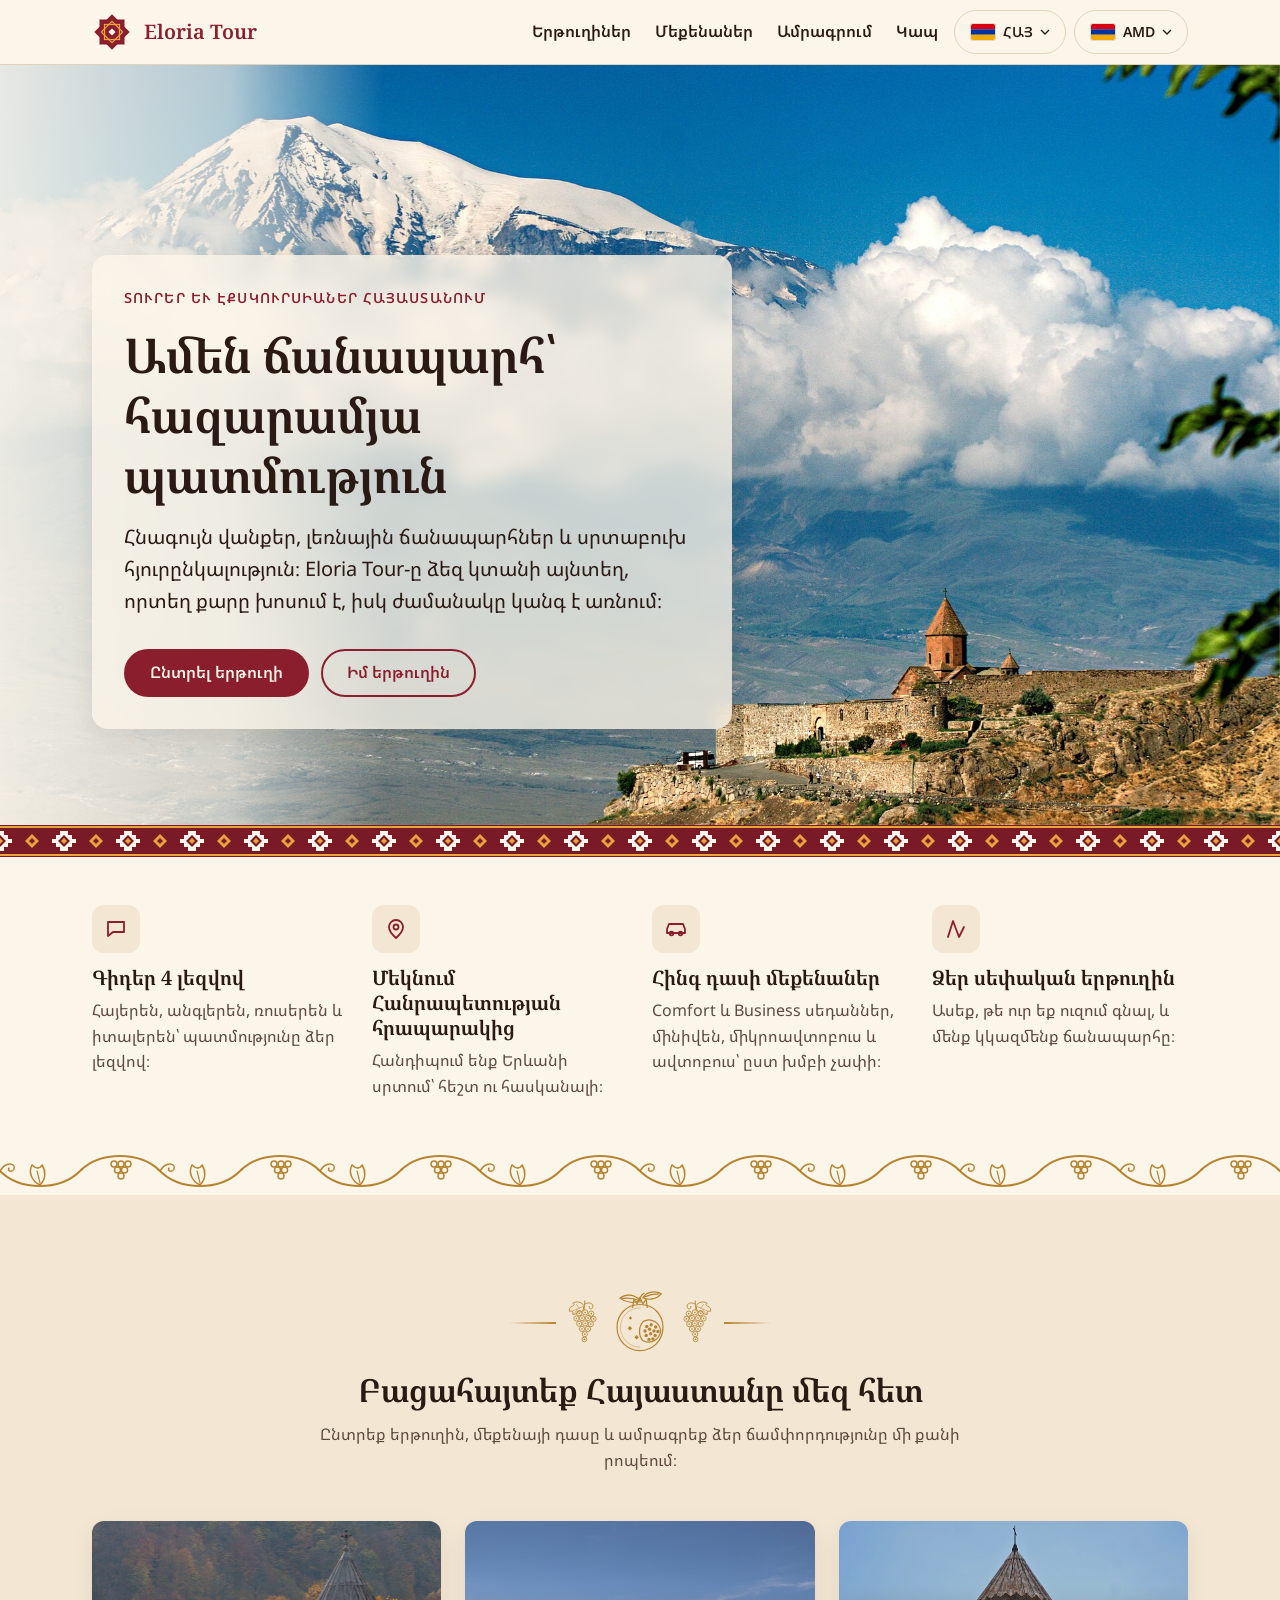
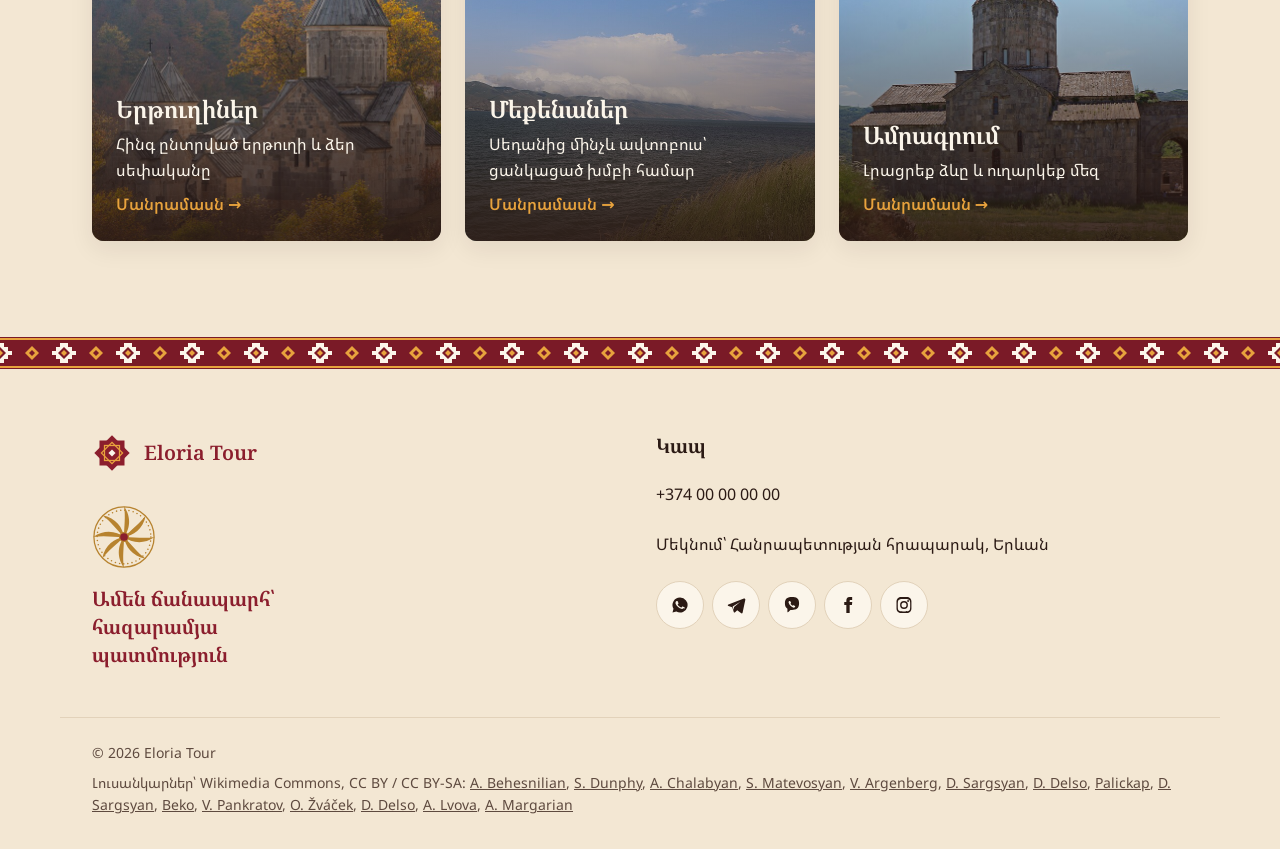
==== commit 67f77460: "Homepage hero: photo clear across 70%, text on a frosted panel" ====
--- a/index.html
+++ b/index.html
@@ -6,7 +6,7 @@
   fetch("version.txt", { cache: "no-store" }).then((r) => r.text()).then((v) => {
     v = v.trim();
     const u = new URL(location.href);
-    if (v && v !== "17" && u.searchParams.get("v") !== v) { u.searchParams.set("v", v); location.replace(u); }
+    if (v && v !== "18" && u.searchParams.get("v") !== v) { u.searchParams.set("v", v); location.replace(u); }
   }).catch(() => {});
 </script>
 <head>
@@ -18,7 +18,7 @@
   <link rel="preconnect" href="https://fonts.googleapis.com">
   <link rel="preconnect" href="https://fonts.gstatic.com" crossorigin>
   <link href="https://fonts.googleapis.com/css2?family=Noto+Sans+Armenian:wght@400;600&family=Noto+Sans:wght@400;600&family=Noto+Serif+Armenian:wght@600&family=Noto+Serif:wght@600&display=swap" rel="stylesheet">
-  <link rel="stylesheet" href="styles.css?v=17">
+  <link rel="stylesheet" href="styles.css?v=18">
 </head>
 <body data-page="home">
 
@@ -64,12 +64,14 @@
   <section class="hero">
     <img class="hero__img" src="assets/img/hero.jpg" alt="" fetchpriority="high">
     <div class="container hero__content">
-      <p class="eyebrow" data-i18n="hero.eyebrow">Տուրեր և էքսկուրսիաներ Հայաստանում</p>
-      <h1 data-i18n="hero.title">Ամեն ճանապարհ՝ հազարամյա պատմություն</h1>
-      <p class="hero__lead" data-i18n="hero.lead">Հնագույն վանքեր, լեռնային ճանապարհներ և սրտաբուխ հյուրընկալություն։ Eloria Tour-ը ձեզ կտանի այնտեղ, որտեղ քարը խոսում է, իսկ ժամանակը կանգ է առնում։</p>
-      <div class="hero__actions">
-        <a class="btn btn--primary" href="routes.html" data-i18n="hero.cta1">Ընտրել երթուղի</a>
-        <a class="btn btn--light" href="booking.html?route=custom" data-i18n="hero.cta2">Իմ երթուղին</a>
+      <div class="hero__panel">
+        <p class="eyebrow" data-i18n="hero.eyebrow">Տուրեր և էքսկուրսիաներ Հայաստանում</p>
+        <h1 data-i18n="hero.title">Ամեն ճանապարհ՝ հազարամյա պատմություն</h1>
+        <p class="hero__lead" data-i18n="hero.lead">Հնագույն վանքեր, լեռնային ճանապարհներ և սրտաբուխ հյուրընկալություն։ Eloria Tour-ը ձեզ կտանի այնտեղ, որտեղ քարը խոսում է, իսկ ժամանակը կանգ է առնում։</p>
+        <div class="hero__actions">
+          <a class="btn btn--primary" href="routes.html" data-i18n="hero.cta1">Ընտրել երթուղի</a>
+          <a class="btn btn--light" href="booking.html?route=custom" data-i18n="hero.cta2">Իմ երթուղին</a>
+        </div>
       </div>
     </div>
   </section>
@@ -195,6 +197,6 @@
 
 <div class="toast" id="toast" role="status" aria-live="polite"></div>
 
-<script src="script.js?v=17"></script>
+<script src="script.js?v=18"></script>
 </body>
 </html>
--- a/styles.css
+++ b/styles.css
@@ -146,7 +146,12 @@
   background: linear-gradient(180deg, rgba(251, 245, 234, .2) 0%, rgba(251, 245, 234, .8) 45%, rgba(251, 245, 234, .96) 100%);
 }
 @media (min-width: 768px) {
-  .hero::after { background: linear-gradient(90deg, rgba(251, 245, 234, .96) 0%, rgba(251, 245, 234, .85) 45%, rgba(251, 245, 234, 0) 80%); }
+  .hero::after { background: linear-gradient(90deg, rgba(251, 245, 234, .92) 0%, rgba(251, 245, 234, .7) 18%, rgba(251, 245, 234, 0) 30%); }
+  .hero__panel {
+    max-width: 640px; padding: 32px; border-radius: 16px;
+    background: rgba(251, 245, 234, .78); backdrop-filter: blur(8px); -webkit-backdrop-filter: blur(8px);
+    box-shadow: var(--shadow);
+  }
 }
 .hero__content { position: relative; z-index: 1; padding-top: 128px; padding-bottom: 64px; }
 .eyebrow { font-size: 14px; font-weight: 600; letter-spacing: .08em; text-transform: uppercase; color: var(--red); margin-bottom: 16px; }
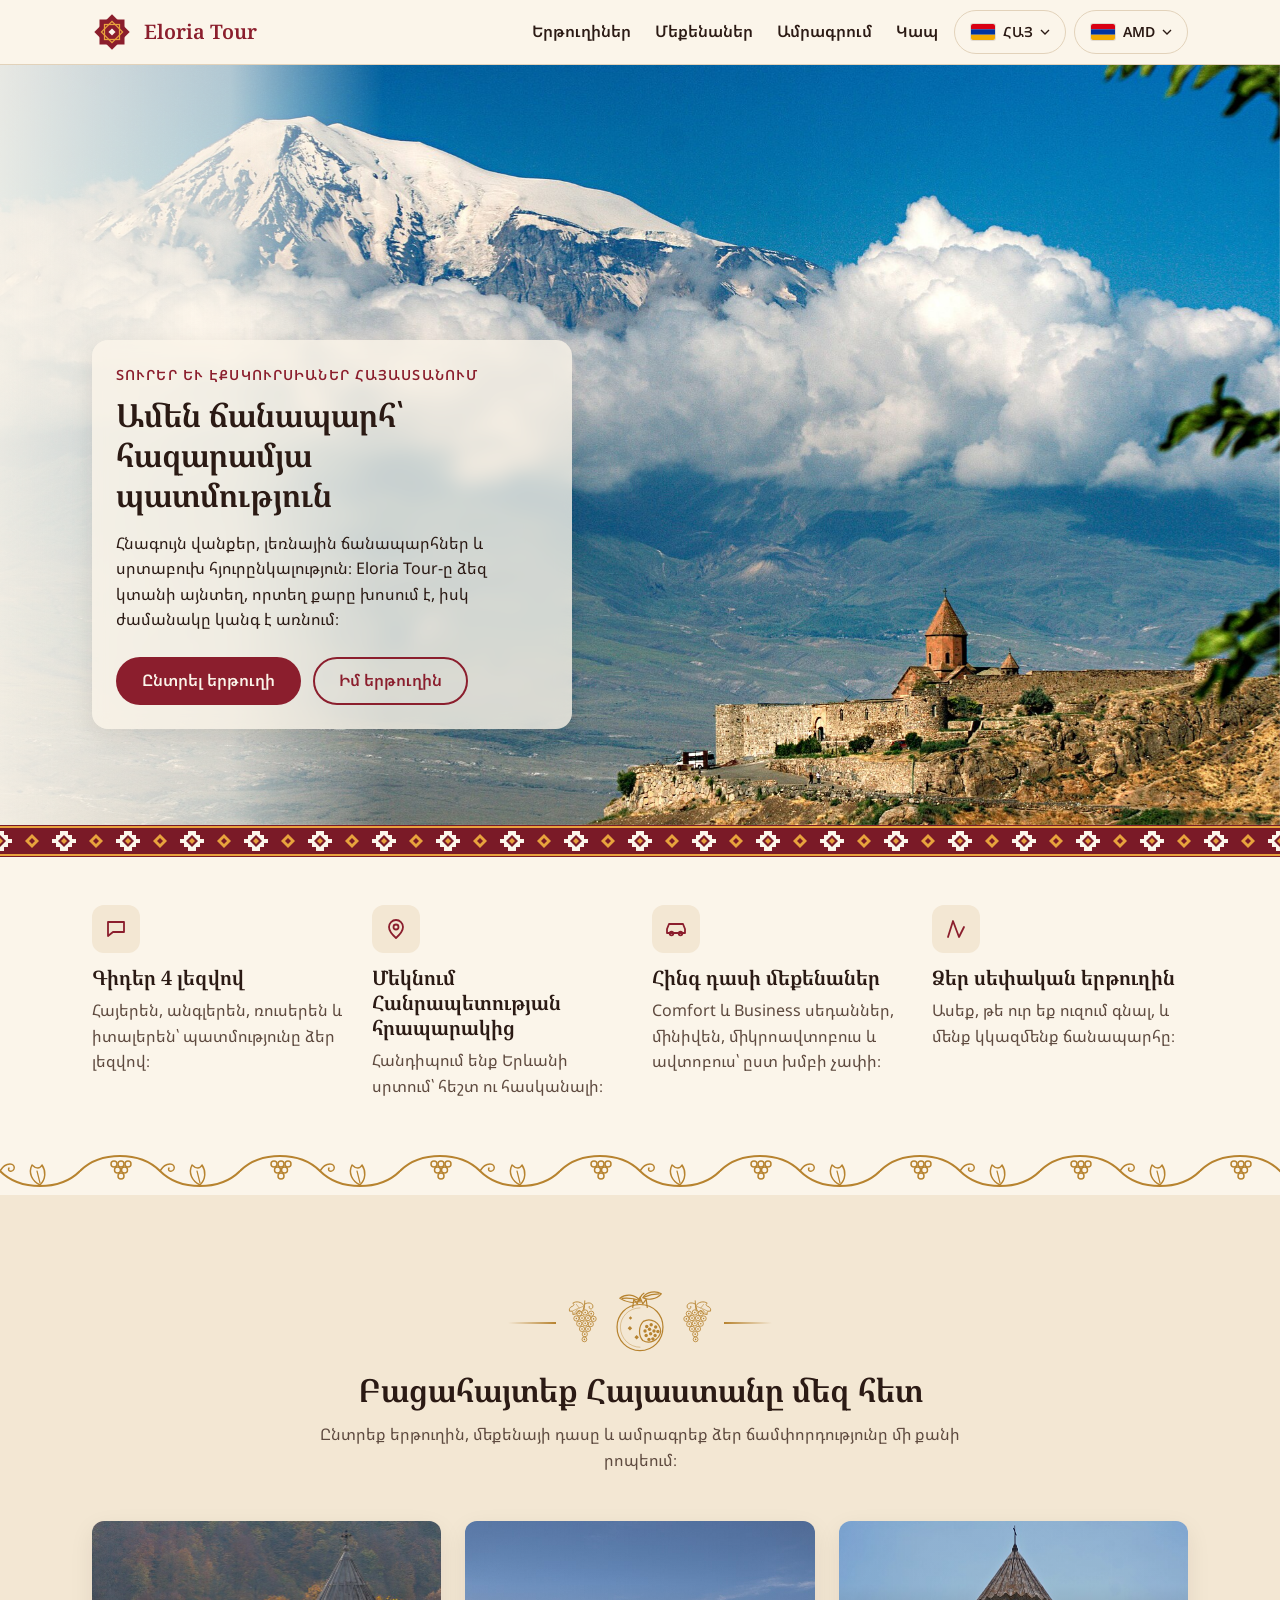
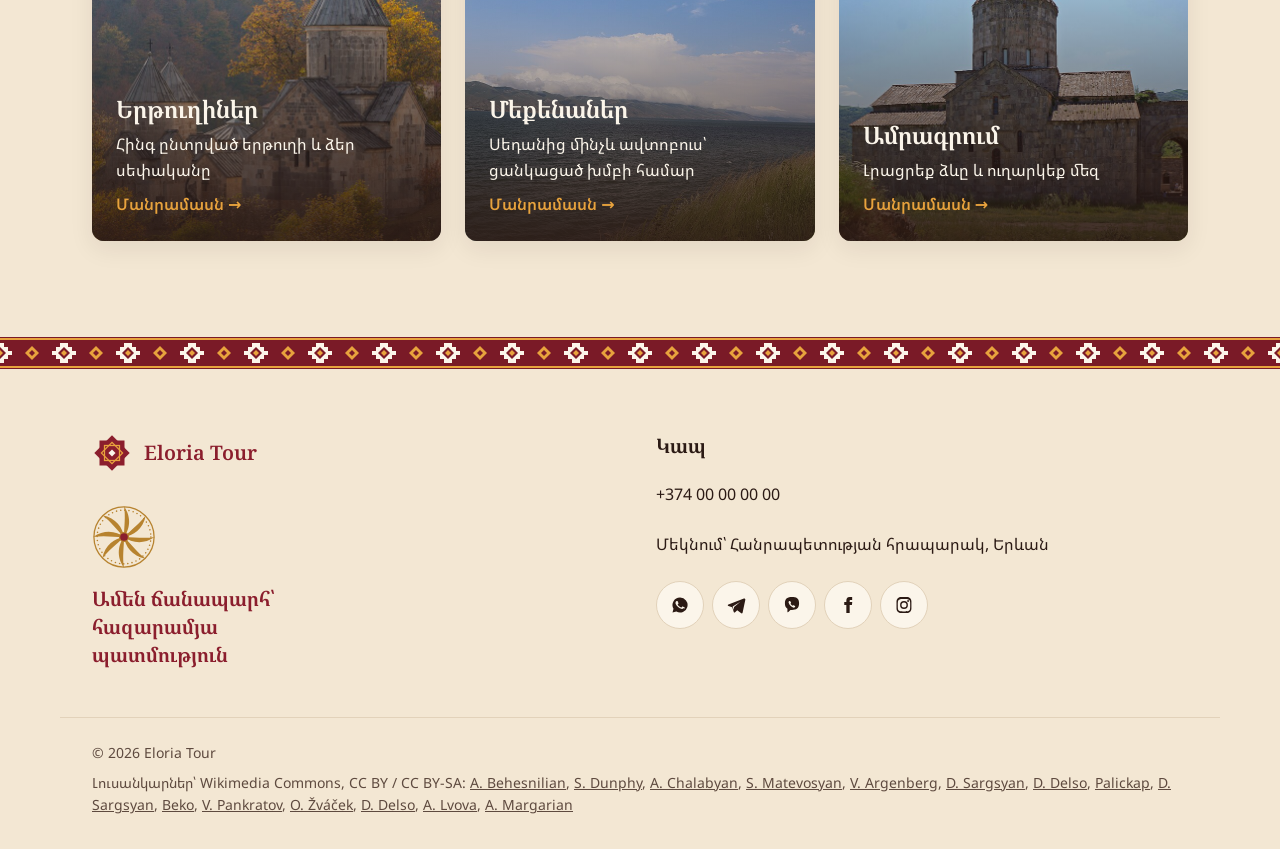
==== commit c980c305: "Smaller hero text panel; inner banners use the same clear-photo look" ====
--- a/index.html
+++ b/index.html
@@ -6,7 +6,7 @@
   fetch("version.txt", { cache: "no-store" }).then((r) => r.text()).then((v) => {
     v = v.trim();
     const u = new URL(location.href);
-    if (v && v !== "18" && u.searchParams.get("v") !== v) { u.searchParams.set("v", v); location.replace(u); }
+    if (v && v !== "19" && u.searchParams.get("v") !== v) { u.searchParams.set("v", v); location.replace(u); }
   }).catch(() => {});
 </script>
 <head>
@@ -18,7 +18,7 @@
   <link rel="preconnect" href="https://fonts.googleapis.com">
   <link rel="preconnect" href="https://fonts.gstatic.com" crossorigin>
   <link href="https://fonts.googleapis.com/css2?family=Noto+Sans+Armenian:wght@400;600&family=Noto+Sans:wght@400;600&family=Noto+Serif+Armenian:wght@600&family=Noto+Serif:wght@600&display=swap" rel="stylesheet">
-  <link rel="stylesheet" href="styles.css?v=18">
+  <link rel="stylesheet" href="styles.css?v=19">
 </head>
 <body data-page="home">
 
@@ -64,7 +64,7 @@
   <section class="hero">
     <img class="hero__img" src="assets/img/hero.jpg" alt="" fetchpriority="high">
     <div class="container hero__content">
-      <div class="hero__panel">
+      <div class="glass">
         <p class="eyebrow" data-i18n="hero.eyebrow">Տուրեր և էքսկուրսիաներ Հայաստանում</p>
         <h1 data-i18n="hero.title">Ամեն ճանապարհ՝ հազարամյա պատմություն</h1>
         <p class="hero__lead" data-i18n="hero.lead">Հնագույն վանքեր, լեռնային ճանապարհներ և սրտաբուխ հյուրընկալություն։ Eloria Tour-ը ձեզ կտանի այնտեղ, որտեղ քարը խոսում է, իսկ ժամանակը կանգ է առնում։</p>
@@ -197,6 +197,6 @@
 
 <div class="toast" id="toast" role="status" aria-live="polite"></div>
 
-<script src="script.js?v=18"></script>
+<script src="script.js?v=19"></script>
 </body>
 </html>
--- a/styles.css
+++ b/styles.css
@@ -147,8 +147,8 @@
 }
 @media (min-width: 768px) {
   .hero::after { background: linear-gradient(90deg, rgba(251, 245, 234, .92) 0%, rgba(251, 245, 234, .7) 18%, rgba(251, 245, 234, 0) 30%); }
-  .hero__panel {
-    max-width: 640px; padding: 32px; border-radius: 16px;
+  .glass {
+    max-width: 480px; padding: 24px; border-radius: 16px;
     background: rgba(251, 245, 234, .78); backdrop-filter: blur(8px); -webkit-backdrop-filter: blur(8px);
     box-shadow: var(--shadow);
   }
@@ -159,8 +159,10 @@
 .hero__lead { font-size: 16px; max-width: 56ch; margin-top: 16px; }
 .hero__actions { display: flex; flex-wrap: wrap; gap: 12px; margin-top: 32px; }
 @media (min-width: 768px) {
-  .hero h1 { font-size: 48px; }
-  .hero__lead { font-size: 20px; }
+  .hero h1 { font-size: 32px; }
+  .hero__lead { font-size: 16px; }
+  .hero .eyebrow { margin-bottom: 8px; }
+  .hero__actions { margin-top: 24px; }
   .hero__content { padding-bottom: 96px; }
 }
 @keyframes heroZoom { from { transform: scale(1.08); } to { transform: scale(1); } }
@@ -179,11 +181,11 @@
 .page-hero h1 { font-size: 32px; }
 .page-hero p { max-width: 56ch; margin-top: 12px; }
 @media (min-width: 768px) {
-  .page-hero::after { background: linear-gradient(90deg, rgba(251, 245, 234, .96) 0%, rgba(251, 245, 234, .85) 40%, rgba(251, 245, 234, 0) 75%); }
+  .page-hero::after { background: linear-gradient(90deg, rgba(251, 245, 234, .92) 0%, rgba(251, 245, 234, .7) 18%, rgba(251, 245, 234, 0) 30%); }
   .page-hero__content { padding-top: 96px; padding-bottom: 96px; }
-  .page-hero__content > * { max-width: 520px; }
-  .page-hero h1 { font-size: 40px; }
-  .page-hero p { font-size: 20px; }
+  .page-hero .glass { max-width: 440px; }
+  .page-hero .ornament img:nth-child(1), .page-hero .ornament img:nth-child(3) { width: 32px; }
+  .page-hero .ornament img:nth-child(2) { width: 44px; }
 }
 /* Whole photo visible: photo on top on phones, on the right on wider screens */
 .page-hero--split::after { display: none; }
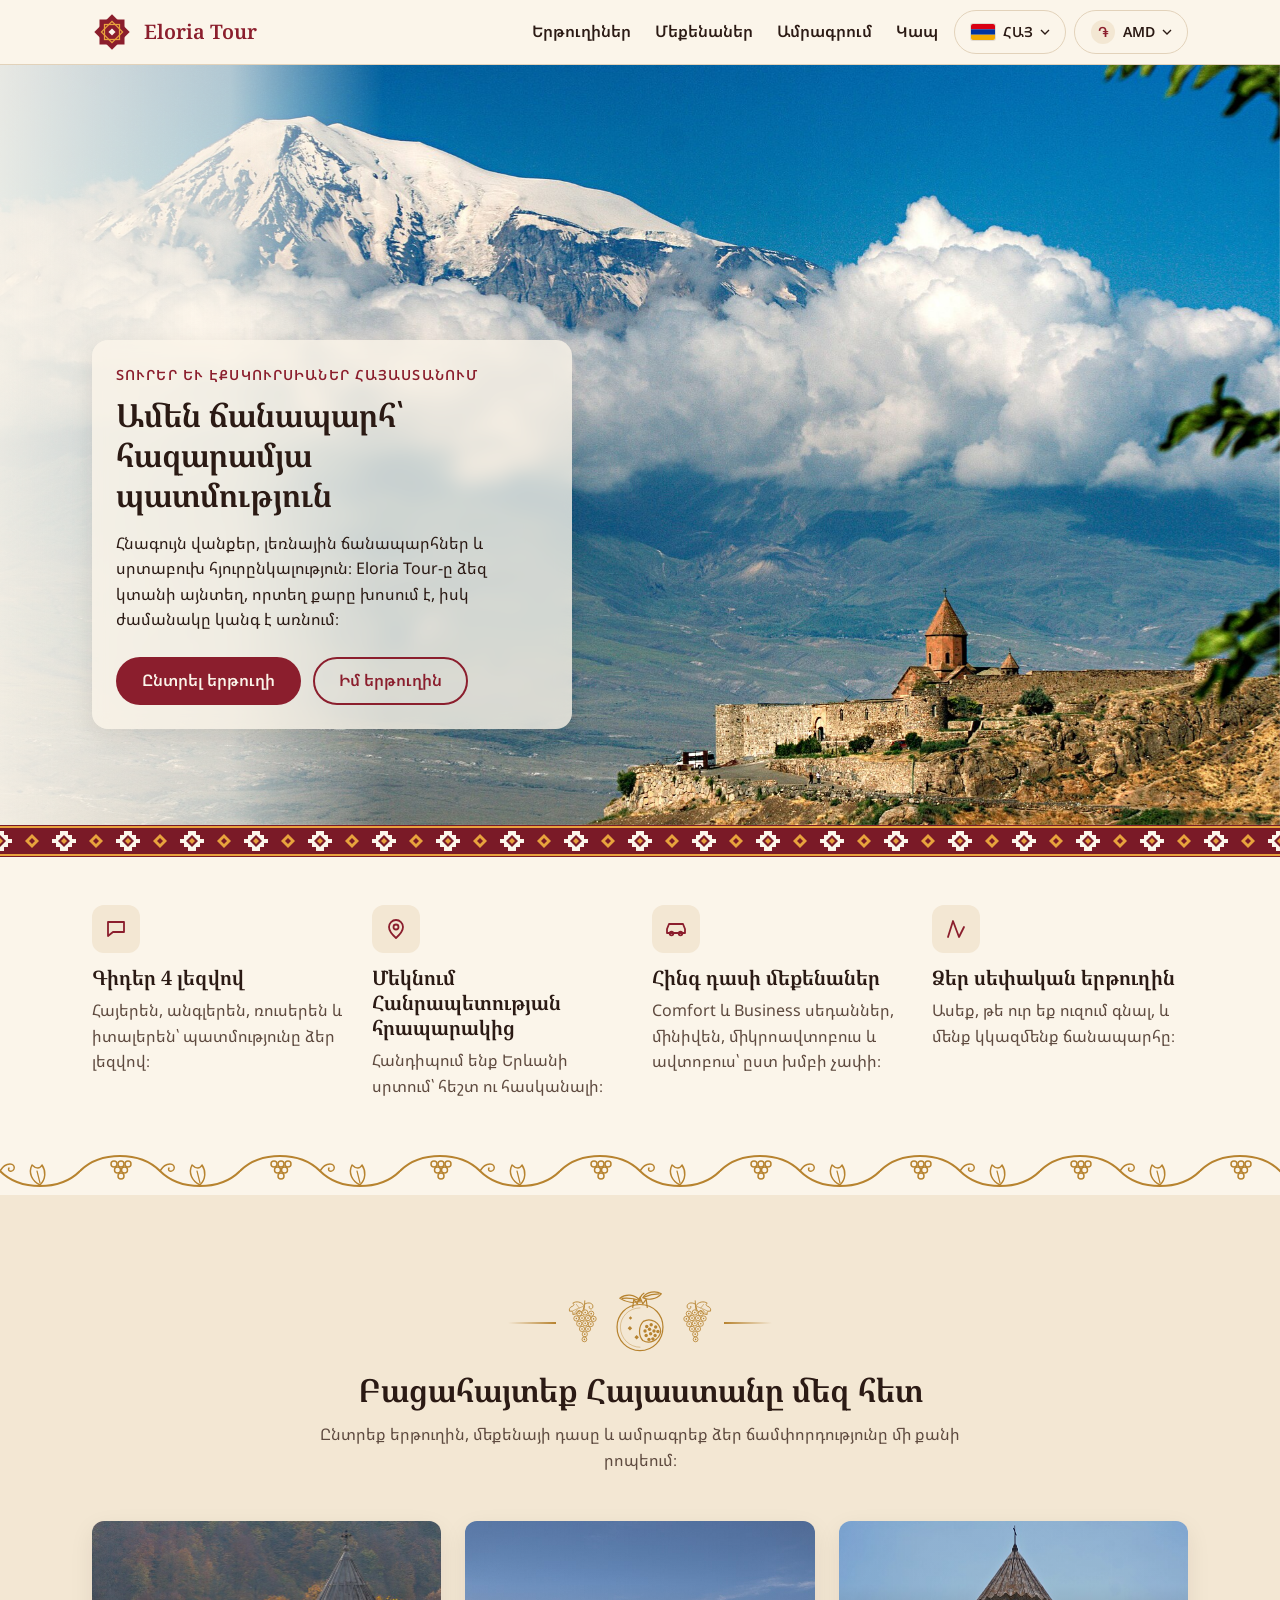
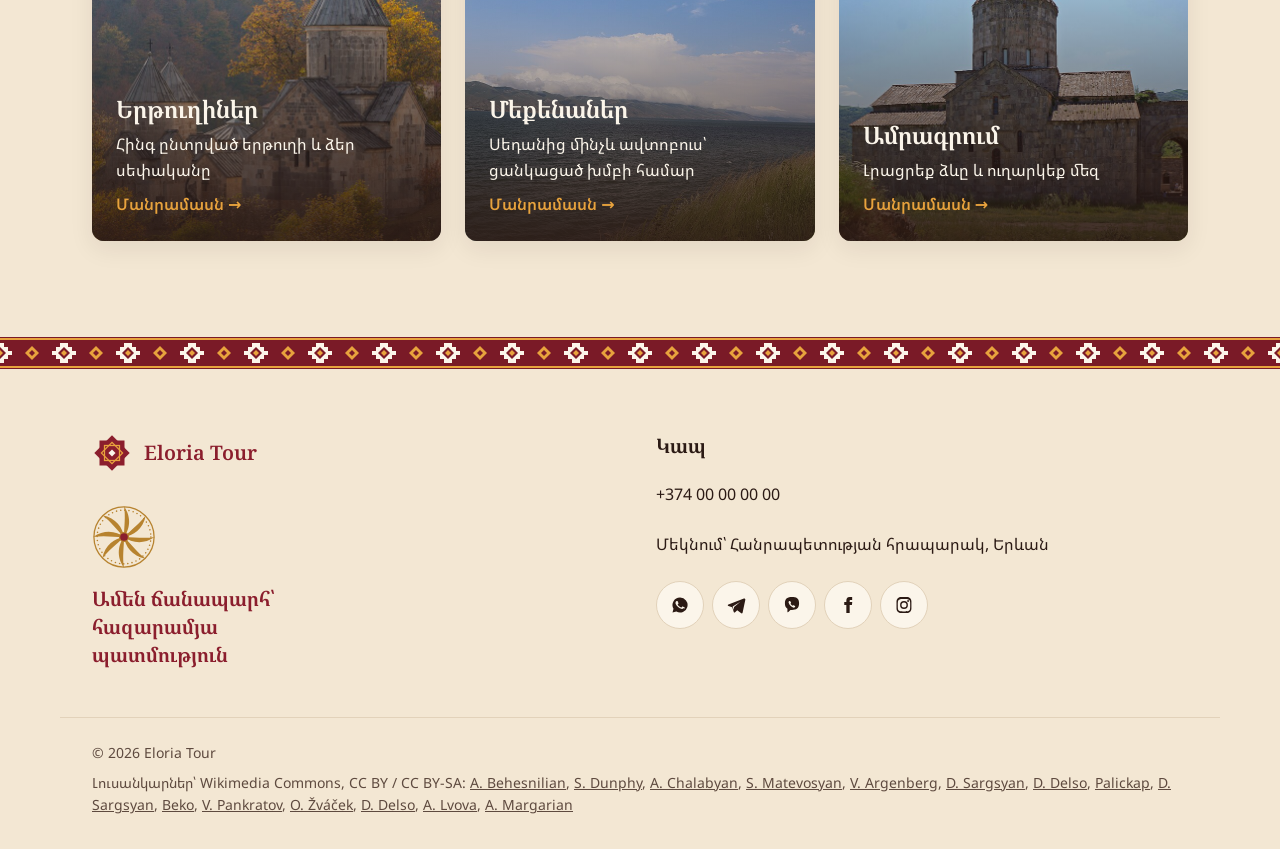
==== commit 04920147: "Currency menu: symbols instead of flags" ====
--- a/index.html
+++ b/index.html
@@ -6,7 +6,7 @@
   fetch("version.txt", { cache: "no-store" }).then((r) => r.text()).then((v) => {
     v = v.trim();
     const u = new URL(location.href);
-    if (v && v !== "19" && u.searchParams.get("v") !== v) { u.searchParams.set("v", v); location.replace(u); }
+    if (v && v !== "23" && u.searchParams.get("v") !== v) { u.searchParams.set("v", v); location.replace(u); }
   }).catch(() => {});
 </script>
 <head>
@@ -18,7 +18,7 @@
   <link rel="preconnect" href="https://fonts.googleapis.com">
   <link rel="preconnect" href="https://fonts.gstatic.com" crossorigin>
   <link href="https://fonts.googleapis.com/css2?family=Noto+Sans+Armenian:wght@400;600&family=Noto+Sans:wght@400;600&family=Noto+Serif+Armenian:wght@600&family=Noto+Serif:wght@600&display=swap" rel="stylesheet">
-  <link rel="stylesheet" href="styles.css?v=19">
+  <link rel="stylesheet" href="styles.css?v=23">
 </head>
 <body data-page="home">
 
@@ -44,13 +44,13 @@
         </div>
       </div>
       <div class="pick">
-        <button class="pick__btn" type="button" aria-expanded="false" aria-haspopup="true" data-i18n-aria="pick.cur" aria-label="Արժույթ"><span class="pick__cur" id="curCur"><img class="flag" src="assets/flags/hy.svg" alt="" width="24" height="16"><span class="pick__code">AMD</span></span><svg class="pick__chev" viewBox="0 0 24 24" aria-hidden="true"><path d="M6 9l6 6 6-6"/></svg></button>
+        <button class="pick__btn" type="button" aria-expanded="false" aria-haspopup="true" data-i18n-aria="pick.cur" aria-label="Արժույթ"><span class="pick__cur" id="curCur"><span class="sym" aria-hidden="true">֏</span><span class="pick__code">AMD</span></span><svg class="pick__chev" viewBox="0 0 24 24" aria-hidden="true"><path d="M6 9l6 6 6-6"/></svg></button>
         <div class="pick__menu">
-          <button type="button" data-cur="AMD"><img class="flag" src="assets/flags/hy.svg" alt="" width="24" height="16"><span class="pick__label"><strong>AMD</strong> <span data-i18n="cur.AMD"></span></span></button>
-          <button type="button" data-cur="USD"><img class="flag" src="assets/flags/usd.svg" alt="" width="24" height="16"><span class="pick__label"><strong>USD</strong> <span data-i18n="cur.USD"></span></span></button>
-          <button type="button" data-cur="RUB"><img class="flag" src="assets/flags/ru.svg" alt="" width="24" height="16"><span class="pick__label"><strong>RUB</strong> <span data-i18n="cur.RUB"></span></span></button>
-          <button type="button" data-cur="EUR"><img class="flag" src="assets/flags/eur.svg" alt="" width="24" height="16"><span class="pick__label"><strong>EUR</strong> <span data-i18n="cur.EUR"></span></span></button>
-          <button type="button" data-cur="GEL"><img class="flag" src="assets/flags/gel.svg" alt="" width="24" height="16"><span class="pick__label"><strong>GEL</strong> <span data-i18n="cur.GEL"></span></span></button>
+          <button type="button" data-cur="AMD"><span class="sym" aria-hidden="true">֏</span><span class="pick__label"><strong>AMD</strong> <span data-i18n="cur.AMD"></span></span></button>
+          <button type="button" data-cur="USD"><span class="sym" aria-hidden="true">$</span><span class="pick__label"><strong>USD</strong> <span data-i18n="cur.USD"></span></span></button>
+          <button type="button" data-cur="RUB"><span class="sym" aria-hidden="true">₽</span><span class="pick__label"><strong>RUB</strong> <span data-i18n="cur.RUB"></span></span></button>
+          <button type="button" data-cur="EUR"><span class="sym" aria-hidden="true">€</span><span class="pick__label"><strong>EUR</strong> <span data-i18n="cur.EUR"></span></span></button>
+          <button type="button" data-cur="GEL"><span class="sym" aria-hidden="true">₾</span><span class="pick__label"><strong>GEL</strong> <span data-i18n="cur.GEL"></span></span></button>
         </div>
       </div>
     </div>
@@ -197,6 +197,6 @@
 
 <div class="toast" id="toast" role="status" aria-live="polite"></div>
 
-<script src="script.js?v=19"></script>
+<script src="script.js?v=23"></script>
 </body>
 </html>
--- a/styles.css
+++ b/styles.css
@@ -106,7 +106,12 @@
 }
 .pick__cur { display: inline-flex; align-items: center; gap: 8px; }
 .flag { width: 24px; height: 16px; object-fit: cover; border-radius: 2px; box-shadow: 0 0 0 1px rgba(43, 26, 20, .12); flex: none; }
-.pick__menu button:has(.flag) { display: flex; align-items: center; gap: 12px; text-align: left; white-space: nowrap; }
+.sym {
+  display: inline-grid; place-items: center; width: 24px; height: 24px; flex: none; border-radius: 50%;
+  background: var(--sand); color: var(--red); font: 600 14px/1 var(--sans);
+}
+.pick__menu button[aria-pressed="true"] .sym { background: rgba(251, 245, 234, .2); color: var(--cream); }
+.pick__menu button:has(.flag), .pick__menu button:has(.sym) { display: flex; align-items: center; gap: 12px; text-align: left; white-space: nowrap; }
 .pick__label { font-weight: 400; }
 .pick__label strong { font-weight: 600; margin-right: 4px; }
 .pick__menu button[aria-pressed="true"] .flag { box-shadow: 0 0 0 1px rgba(251, 245, 234, .6); }
@@ -187,18 +192,32 @@
   .page-hero .ornament img:nth-child(1), .page-hero .ornament img:nth-child(3) { width: 32px; }
   .page-hero .ornament img:nth-child(2) { width: 44px; }
 }
-/* Whole photo visible: photo on top on phones, on the right on wider screens */
+/* Whole photo visible: photo on top on phones, on the right on wider screens.
+   --ratio on the section is the photo's width / height */
 .page-hero--split::after { display: none; }
-.page-hero--split .page-hero__img { position: static; height: auto; aspect-ratio: 960 / 686; animation: none; }
+.page-hero--split .page-hero__img { position: static; height: auto; aspect-ratio: var(--ratio); animation: none; }
 .page-hero--split .page-hero__content { padding-top: 24px; }
+.page-hero--split .glass { background: none; box-shadow: none; padding: 0; backdrop-filter: none; -webkit-backdrop-filter: none; }
 @media (min-width: 768px) {
-  .page-hero--split { min-height: 480px; display: flex; align-items: center; }
+  .page-hero--split { --photo-w: 70vw; min-height: clamp(400px, 34vw, 560px); display: flex; align-items: center; }
   .page-hero--split .page-hero__img {
-    position: absolute; inset: 0 0 0 auto; width: min(62%, 672px); height: 100%; aspect-ratio: auto;
-    -webkit-mask-image: linear-gradient(90deg, transparent, #000 20%); mask-image: linear-gradient(90deg, transparent, #000 20%);
+    position: absolute; inset: 0 0 0 auto; width: var(--photo-w); height: 100%; aspect-ratio: auto;
+    -webkit-mask-image: linear-gradient(90deg, transparent, #000 16%); mask-image: linear-gradient(90deg, transparent, #000 16%);
+    animation: heroPan 24s ease-in-out infinite alternate;
   }
-  .page-hero--split .page-hero__content { width: 100%; padding-top: 64px; padding-bottom: 64px; }
-}
+  .page-hero--split .page-hero__content { width: 100%; padding-top: 48px; padding-bottom: 48px; }
+  .page-hero--split .glass {
+    max-width: 400px; padding: 24px; border-radius: 16px;
+    background: rgba(251, 245, 234, .78); box-shadow: var(--shadow);
+    backdrop-filter: blur(8px); -webkit-backdrop-filter: blur(8px);
+  }
+}
+/* Slow glide across the whole photo */
+@keyframes heroPan {
+  from { object-position: center 0%; transform: scale(1.06); }
+  to { object-position: center 100%; transform: scale(1); }
+}
+@media (prefers-reduced-motion: reduce) { .page-hero--split .page-hero__img { animation: none; } }
 .nav a[aria-current="page"] { color: var(--red); }
 .nav a[aria-current="page"]::after { transform: scaleX(1); }
 
